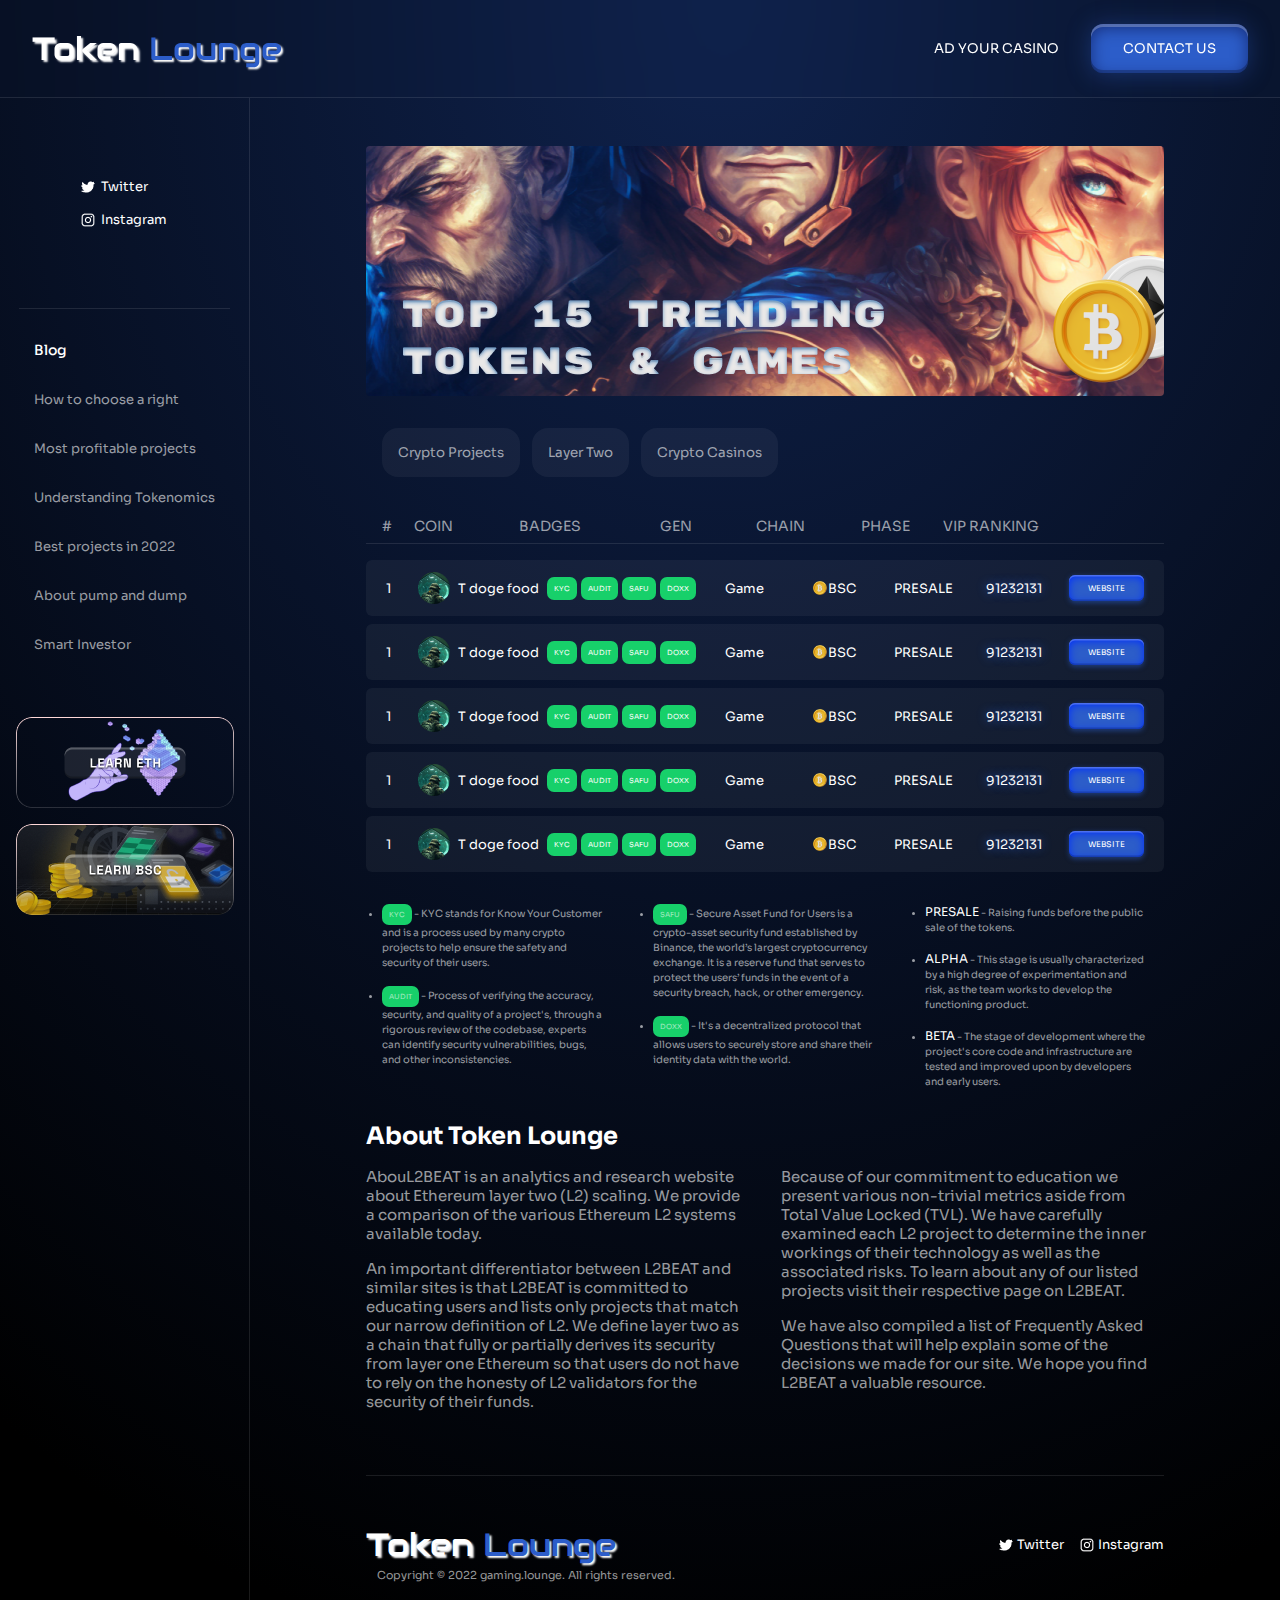
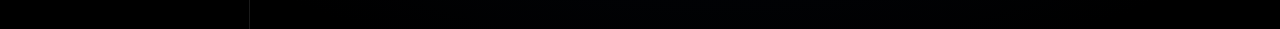
==== components/index.html @ ad0c3127 "done sideNav mobile" ====
<!DOCTYPE html>
<html lang="en">
  <head>
    <meta charset="UTF-8" />
    <meta http-equiv="X-UA-Compatible" content="IE=edge" />
    <meta name="viewport" content="width=device-width, initial-scale=1.0" />
    <title>Token Lounge</title>
    <link rel="stylesheet" href="./index.css" />
    <link rel="stylesheet" href="./header.css" />
    <link rel="stylesheet" href="./sideNav.css" />
    <link rel="stylesheet" href="./tokens.css" />
    <link rel="stylesheet" href="./banner.css" />
    <link rel="stylesheet" href="./legend.css" />
    <link rel="stylesheet" href="./footer.css" />
    <script src="./index.js" defer></script>
  </head>
  <body>
    <header class="header">
      <div class="header__logo">Token <span>Lounge</span></div>
      <div class="header__buttons">
        <button>AD YOUR CASINO</button>
        <button class="highlight">CONTACT US</button>
        <div class="dropdown">sideNav</div>
      </div>
    </header>
    <div class="nav_main_divider">
      <nav class="sideNav">
        <div class="sideNav__buttons">
          <button>AD YOUR CASINO</button>
          <button class="highlight">CONTACT US</button>
        </div>
        <div class="sideNav__socials">
          <ul>
            <li><img src="../images/Vector.png" /> Twitter</li>
            <li><img src="../images/Frame 1000002685.png" /> Instagram</li>
          </ul>
        </div>
        <div class="sideNav__blog">
          <h1>Blog</h1>
          <ul>
            <li>How to choose a right</li>
            <li>Most profitable projects</li>
            <li>Understanding Tokenomics</li>
            <li>Best projects in 2022</li>
            <li>About pump and dump</li>
            <li>Smart Investor</li>
          </ul>
        </div>
        <div class="sideNav__learn">
          <ul>
            <li></li>
            <li></li>
          </ul>
        </div>
      </nav>
      <main>
        <section class="banner">
          <div class="banner__text"></div>
          <div class="banner__token"></div>
          <div class="banner__token"></div>
        </section>
        <section class="tokensNav">
          <button>Crypto Projects</button>
          <button>Layer Two</button>
          <button>Crypto Casinos</button>
        </section>
        <section class="tokens">
          <div class="tokens__labels">
            <div>#</div>
            <div>COIN</div>
            <div>BADGES</div>
            <div>GEN</div>
            <div>CHAIN</div>
            <div>PHASE</div>
            <div>VIP RANKING</div>
            <div></div>
          </div>
          <ul class="tokens__list">
            <li>
              <div>1</div>
              <div><img src="../images/soldier 1.png" />T doge food</div>
              <div>
                <div class="badge">KYC</div>
                <div class="badge">AUDIT</div>
                <div class="badge">SAFU</div>
                <div class="badge">DOXX</div>
              </div>
              <div>Game</div>
              <div><img src="../images/btc.png" />BSC</div>
              <div>PRESALE</div>
              <div>91232131</div>
              <div><button>WEBSITE</button></div>
            </li>
            <li>
              <div>1</div>
              <div><img src="../images/soldier 1.png" />T doge food</div>
              <div>
                <div class="badge">KYC</div>
                <div class="badge">AUDIT</div>
                <div class="badge">SAFU</div>
                <div class="badge">DOXX</div>
              </div>
              <div>Game</div>
              <div><img src="../images/btc.png" />BSC</div>
              <div>PRESALE</div>
              <div>91232131</div>
              <div><button>WEBSITE</button></div>
            </li>
            <li>
              <div>1</div>
              <div><img src="../images/soldier 1.png" />T doge food</div>
              <div>
                <div class="badge">KYC</div>
                <div class="badge">AUDIT</div>
                <div class="badge">SAFU</div>
                <div class="badge">DOXX</div>
              </div>
              <div>Game</div>
              <div><img src="../images/btc.png" />BSC</div>
              <div>PRESALE</div>
              <div>91232131</div>
              <div><button>WEBSITE</button></div>
            </li>
            <li>
              <div>1</div>
              <div><img src="../images/soldier 1.png" />T doge food</div>
              <div>
                <div class="badge">KYC</div>
                <div class="badge">AUDIT</div>
                <div class="badge">SAFU</div>
                <div class="badge">DOXX</div>
              </div>
              <div>Game</div>
              <div><img src="../images/btc.png" />BSC</div>
              <div>PRESALE</div>
              <div>91232131</div>
              <div><button>WEBSITE</button></div>
            </li>
            <li>
              <div>1</div>
              <div><img src="../images/soldier 1.png" />T doge food</div>
              <div>
                <div class="badge">KYC</div>
                <div class="badge">AUDIT</div>
                <div class="badge">SAFU</div>
                <div class="badge">DOXX</div>
              </div>
              <div>Game</div>
              <div><img src="../images/btc.png" />BSC</div>
              <div>PRESALE</div>
              <div>91232131</div>
              <div><button>WEBSITE</button></div>
            </li>
          </ul>
        </section>
        <section class="legend">
          <ul class="legend__column">
            <li>
              <div class="badge">KYC</div>
              - KYC stands for Know Your Customer and is a process used by many
              crypto projects to help ensure the safety and security of their
              users.
            </li>
            <li>
              <div class="badge">AUDIT</div>
              - Process of verifying the accuracy, security, and quality of a
              project's, through a rigorous review of the codebase, experts can
              identify security vulnerabilities, bugs, and other
              inconsistencies.
            </li>
          </ul>
          <ul class="legend__column">
            <li>
              <div class="badge">SAFU</div>
              - Secure Asset Fund for Users is a crypto-asset security fund
              established by Binance, the world’s largest cryptocurrency
              exchange. It is a reserve fund that serves to protect the users’
              funds in the event of a security breach, hack, or other emergency.
            </li>
            <li>
              <div class="badge">DOXX</div>
              - It's a decentralized protocol that allows users to securely
              store and share their identity data with the world.
            </li>
          </ul>
          <ul class="legend__column">
            <li>
              <span>PRESALE</span> - Raising funds before the public sale of the
              tokens.
            </li>
            <li>
              <span>ALPHA</span> - This stage is usually characterized by a high
              degree of experimentation and risk, as the team works to develop
              the functioning product.
            </li>
            <li>
              <span>BETA</span> - The stage of development where the project's
              core code and infrastructure are tested and improved upon by
              developers and early users.
            </li>
          </ul>
        </section>

        <section class="about">
          <h1>About Token Lounge</h1>
          <div class="about__table">
            <div class="about__column">
              <p>
                AbouL2BEAT is an analytics and research website about Ethereum
                layer two (L2) scaling. We provide a comparison of the various
                Ethereum L2 systems available today.
              </p>
              <p>
                An important differentiator between L2BEAT and similar sites is
                that L2BEAT is committed to educating users and lists only
                projects that match our narrow definition of L2. We define layer
                two as a chain that fully or partially derives its security from
                layer one Ethereum so that users do not have to rely on the
                honesty of L2 validators for the security of their funds.
              </p>
            </div>
            <div class="about__column">
              <p>
                Because of our commitment to education we present various
                non-trivial metrics aside from Total Value Locked (TVL). We have
                carefully examined each L2 project to determine the inner
                workings of their technology as well as the associated risks. To
                learn about any of our listed projects visit their respective
                page on L2BEAT.
              </p>

              <p>
                We have also compiled a list of Frequently Asked Questions that
                will help explain some of the decisions we made for our site. We
                hope you find L2BEAT a valuable resource.
              </p>
            </div>
          </div>
        </section>
        <footer>
          <div class="footer__logo">Token <span>Lounge</span></div>
          <ul>
            <li><img src="../images/Vector.png" /> Twitter</li>
            <li><img src="../images/Frame 1000002685.png" /> Instagram</li>
          </ul>
        </footer>
      </main>
    </div>
  </body>
</html>
---- components/index.css ----
@import url("https://fonts.googleapis.com/css2?family=Sora:wght@200;400;500;600&display=swap");
*,
::after,
::before {
  margin: 0;
  padding: 0;
  box-sizing: border-box;
  font-family: "Sora", sans-serif;
  color: inherit;
}
button {
  background: none;
  border: none;
  cursor: pointer;
}
:root {
  --white: #ffffff;
  --blue: #2c5dc9;
}
body {
  background: radial-gradient(
    103.96% 103.96% at 56.56% 0%,
    #0f224d 0%,
    #000000 100%
  );
  color: var(--white);
}
main {
  margin: auto;
  flex: 0.8;
  display: flex;
  flex-direction: column;
  gap: 1rem;
  padding-top: 3rem;
  padding: 1rem;
  padding-top: 3rem;
}

.nav_main_divider {
  display: flex;
}
@media only screen and (max-width: 900px) {
  main {
    flex: 0.9;
  }
}
---- components/header.css ----
@import url("https://fonts.googleapis.com/css2?family=Audiowide&display=swap");
.header {
  padding: 1.5rem 2rem;
  display: flex;
  justify-content: space-between;
  align-items: center;
  border-bottom: 1px solid rgba(255, 255, 255, 0.1);
  backdrop-filter: blur(50px);
  white-space: nowrap;
}
.header__logo {
  font-size: 2rem;
  font-family: "Audiowide", cursive;
  text-shadow: 2px 2px 2px rgba(255, 255, 255);
}
.header__logo span {
  font-size: 2rem;
  font-family: "Audiowide", cursive;
  color: var(--blue);
}
.header__buttons {
  display: flex;
}
.header__buttons button {
  padding: 1rem 2rem;
}
.highlight {
  background: #2c5dc9;
  box-shadow: 0px 2px 1.5rem rgba(44, 93, 201, 0.4),
    inset 0px 3px 0px rgba(255, 255, 255, 0.25),
    inset 0px 4px 16px rgba(1, 0, 45, 0.5),
    inset 0px -3px 0px rgba(0, 0, 0, 0.25);
  border-radius: 0.75rem;
}
.dropdown {
  display: none;
}
@media only screen and (max-width: 900px) {
  .header__buttons > button {
    display: none;
  }
  .dropdown {
    display: block;
  }
} ;
---- components/sideNav.css ----
.sideNav {
  display: flex;
  flex-direction: column;
  align-items: center;
  width: 12%;
  min-width: 250px;
  font-size: 13px;
  border-right: 1px solid rgba(255, 255, 255, 0.1);
}
.sideNav__buttons {
  gap: 1rem;
  padding: 3rem 0rem;
  border-bottom: 1px solid rgba(255, 255, 255, 0.1);
  width: 85%;
  display: none;
}
.sideNav__buttons button {
  padding: 1rem 2rem;
}
.sideNav__socials {
  display: flex;
  justify-content: center;
  padding: 5rem 0rem;
  width: 85%;
  border-bottom: 1px solid rgba(255, 255, 255, 0.1);
}
.sideNav__socials > ul {
  display: flex;
  flex-direction: column;
  gap: 1rem;
}
.sideNav__socials li {
  display: flex;
  align-items: center;
  cursor: pointer;
  gap: 6px;
}
.sideNav__blog {
  display: flex;
  flex-direction: column;
  gap: 2rem;
  justify-content: center;
  align-items: center;
  padding: 1rem;
  margin-top: 1rem;
  margin-bottom: 1rem;
  border-radius: 0.75rem;
  transition: 200ms all;
}
.sideNav__blog:hover {
  background: rgba(255, 255, 255, 0.03);
}
.sideNav__blog > h1 {
  font-style: normal;
  font-weight: 500;
  font-size: 14px;
  line-height: 18px;
  align-self: flex-start;
}
.sideNav__blog > ul {
  display: flex;
  flex-direction: column;
  list-style: none;
  gap: 2rem;
  color: rgba(255, 255, 255, 0.6);
}
.sideNav__blog > ul > li {
  transition: 200ms all;
}
.sideNav__blog > ul > li:hover {
  color: #ffffff;
  text-shadow: 0px 0px 8px rgba(255, 255, 255, 0.8);
  cursor: pointer;
}
.sideNav__learn {
  padding: 2rem 0rem;
}
.sideNav__learn ul {
  display: flex;
  flex-direction: column;
  justify-content: center;
  align-items: center;
  gap: 1rem;
  list-style: none;
}
.sideNav__learn li {
  object-position: center;
  width: 218px;
  height: 91px;
  background: url("../images/Frame\ 1000002696.png");
  border-radius: 16px;
}
.sideNav__learn li:last-child {
  background: url("../images/Frame\ 1000002907.png");
}
.hidden {
  transform: translateX(-100%);
}
@media only screen and (max-width: 900px) {
  .sideNav {
    position: fixed;
    background: radial-gradient(
      103.96% 103.96% at 56.56% 0%,
      #0f224d 0%,
      #000000 100%
    );
    width: 100%;
    z-index: 1000;
  }
  .sideNav__learn {
    display: none;
  }
  .sideNav__socials {
    display: none;
  }
  .sideNav__buttons {
    display: flex;
    flex-direction: column;
    justify-content: center;
    align-items: center;
  }
}
---- components/tokens.css ----
@import url("https://fonts.googleapis.com/css2?family=Rubik+Mono+One&display=swap");
.tokens {
  display: flex;
  flex-direction: column;
  gap: 1rem;
  white-space: nowrap;
}
.tokensNav {
  padding: 1rem;
  display: flex;
  gap: 0.75rem;
}
.tokensNav button {
  padding: 1rem;
  border-radius: 1rem;
  background: rgba(255, 255, 255, 0.05);
  color: rgba(255, 255, 255, 0.6);
  transition: 200ms all;
}
.tokensNav button:hover {
  color: #ffffff;
  text-shadow: 0px 0px 0.5rem rgba(255, 255, 255, 0.8);
  background: rgba(255, 255, 255, 0.08);
}
.tokensNav button:last-child {
  position: relative;
}
.tokensNav button:last-child::after {
  content: "Coming Soon";
  position: absolute;
  font-size: 0.5rem;
  background: rgba(255, 255, 255, 0.08);
  color: rgba(255, 255, 255, 0.6);
  padding: 1em;
  border-radius: 1em;
  top: -2rem;
  left: 0;
  right: 0;
  margin-left: auto;
  margin-right: auto;
  width: 60%;
  opacity: 0;
  transition: 200ms all;
}
.tokensNav button:last-child:hover::after {
  opacity: 1;
  text-shadow: 0px 0px 0.5rem rgba(255, 255, 255, 0);
}
.tokens__labels {
  display: grid;
  grid-template-columns: 2rem repeat(7, 1fr);
  font-size: 14px;
  color: rgba(255, 255, 255, 0.6);
  padding: 0.5rem 1rem;
  border-bottom: 1px solid rgba(255, 255, 255, 0.1);
}
.tokens__labels div {
  min-width: min-content;
}

.tokens__labels div:nth-child(4),
.tokens__labels div:nth-child(5),
.tokens__labels div:nth-child(6),
.tokens__labels div:nth-child(7) {
  display: flex;
  justify-content: center;
}

.tokens__list {
  font-size: 13px;
  display: flex;
  flex-direction: column;
  gap: 0.5rem;
}
.tokens__list > li {
  background: rgba(255, 255, 255, 0.05);
  border-radius: 6px;
  display: grid;
  grid-template-columns: 2rem repeat(7, 1fr);
  padding: 0.5rem 1rem;
}
.tokens__list > li > div {
  min-width: min-content;
  display: flex;
  align-items: center;
  padding: 0.25rem;
}

.tokens__list > li > div:nth-child(2) {
  gap: 0.5rem;
}
.tokens__list > li > div:nth-child(2) img {
  width: 2rem;
  height: 2rem;
  border-radius: 50%;
  object-fit: cover;
  object-position: center;
}
.tokens__list > li > div:nth-child(3) {
  gap: 4px;
}
.badge {
  font-size: 7px;
  display: inline-block;
  padding: 1em;
  background-color: rgb(23, 208, 106);
  border-radius: 1em;
}
.tokens__list > li > div:nth-child(5) img {
  width: 1rem;
  height: 1rem;
  border-radius: 50%;
  object-fit: cover;
  object-position: center;
}
.tokens__list > li > div:nth-child(4),
.tokens__list > li > div:nth-child(5),
.tokens__list > li > div:nth-child(6),
.tokens__list > li > div:nth-child(7) {
  justify-content: center;
}
.tokens__list > li > div:nth-child(7) {
  text-shadow: 0px 0px 10px #2c5dc9;
}
.tokens__list > li > div:nth-child(8) {
  justify-content: flex-end;
}
.tokens__list > li > div:nth-child(8) > button {
  font-size: 0.5rem;
  padding: 0.5rem 1.2rem;
  background: var(--blue);
  box-shadow: 0px 1.01493px 5px rgba(44, 93, 201, 0.5),
    inset 0px 1.52239px 0px rgba(255, 255, 255, 0.25),
    inset 0px 2.02985px 8.1194px #002eff,
    inset 0px -1.52239px 0px rgba(0, 0, 0, 0.25);
  border-radius: 6px;
}
---- components/banner.css ----
.banner {
  background: url("../images/gaming\ baner\ 1\ 1.png");
  height: 250px;
  background-repeat: no-repeat;
  background-position: center;
  background-size: cover;
  position: relative;
  overflow: hidden;
  border-radius: 0.25rem;
}
.banner__text {
  position: absolute;
  left: 35px;
  top: 144px;
  width: 485px;
  height: 94px;
  background: url("../images/TOP\ 15\ TReNDINGTOKENS\ &\ Games.png");
  background-repeat: no-repeat;
  background-position: center;
}
.banner__token {
  position: absolute;
  width: 122px;
  height: 122px;
  left: 85%;
  top: 124px;
  z-index: 3;
  background: url("../images/btc.png");
}
.banner div:last-child {
  width: 123px;
  height: 123px;
  left: 90%;
  top: 99px;
  z-index: 2;
  transform: matrix(1, 0, 0, 1, 0, 0);
  background: url("../images/eth.png");
}
---- components/legend.css ----
.legend {
  display: grid;
  gap: 3rem;
  grid-template-columns: repeat(3, 1fr);
  padding: 1rem;
  font-size: 10px;
  color: rgba(255, 255, 255, 0.6);
  line-height: 1.5em;
}
.legend__column {
  display: flex;
  flex-direction: column;
  gap: 1rem;
}
.legend__column > li > div {
  line-height: 1em;
}
.legend span {
  font-size: 12px;
  color: var(--white);
}
.about {
  display: flex;
  flex-direction: column;
  gap: 1rem;
  padding-bottom: 3rem;
}
.about h1 {
  color: var(--white);
  font-size: 24px;
}
.about__table {
  display: grid;
  gap: 2rem;
  grid-template-columns: repeat(2, 1fr);
  font-size: 15px;
  color: rgba(255, 255, 255, 0.6);
}

.about__column {
  display: flex;
  flex-direction: column;
  gap: 1rem;
}
---- components/footer.css ----
footer {
  display: flex;
  justify-content: space-between;
  align-items: center;
  padding: 3rem 0rem;
  border-top: 1px solid rgba(255, 255, 255, 0.1);
}

.footer__logo {
  font-size: 2rem;
  font-family: "Audiowide", cursive;
  text-shadow: 2px 2px 2px rgba(255, 255, 255);
  position: relative;
}
.footer__logo::after {
  content: "Copyright © 2022 gaming.lounge. All rights reserved.";
  color: rgba(255, 255, 255, 0.6);
  font-size: 11px;
  text-shadow: none;
  position: absolute;
  white-space: nowrap;
  left: 1em;
  bottom: -1.5em;
}
.footer__logo span {
  font-size: 2rem;
  font-family: "Audiowide", cursive;
  color: var(--blue);
}
footer ul {
  display: flex;
  font-size: 13px;
  gap: 1rem;
  list-style: none;
}
footer li {
  display: flex;
  gap: 4px;
  justify-content: center;
  align-items: center;
}
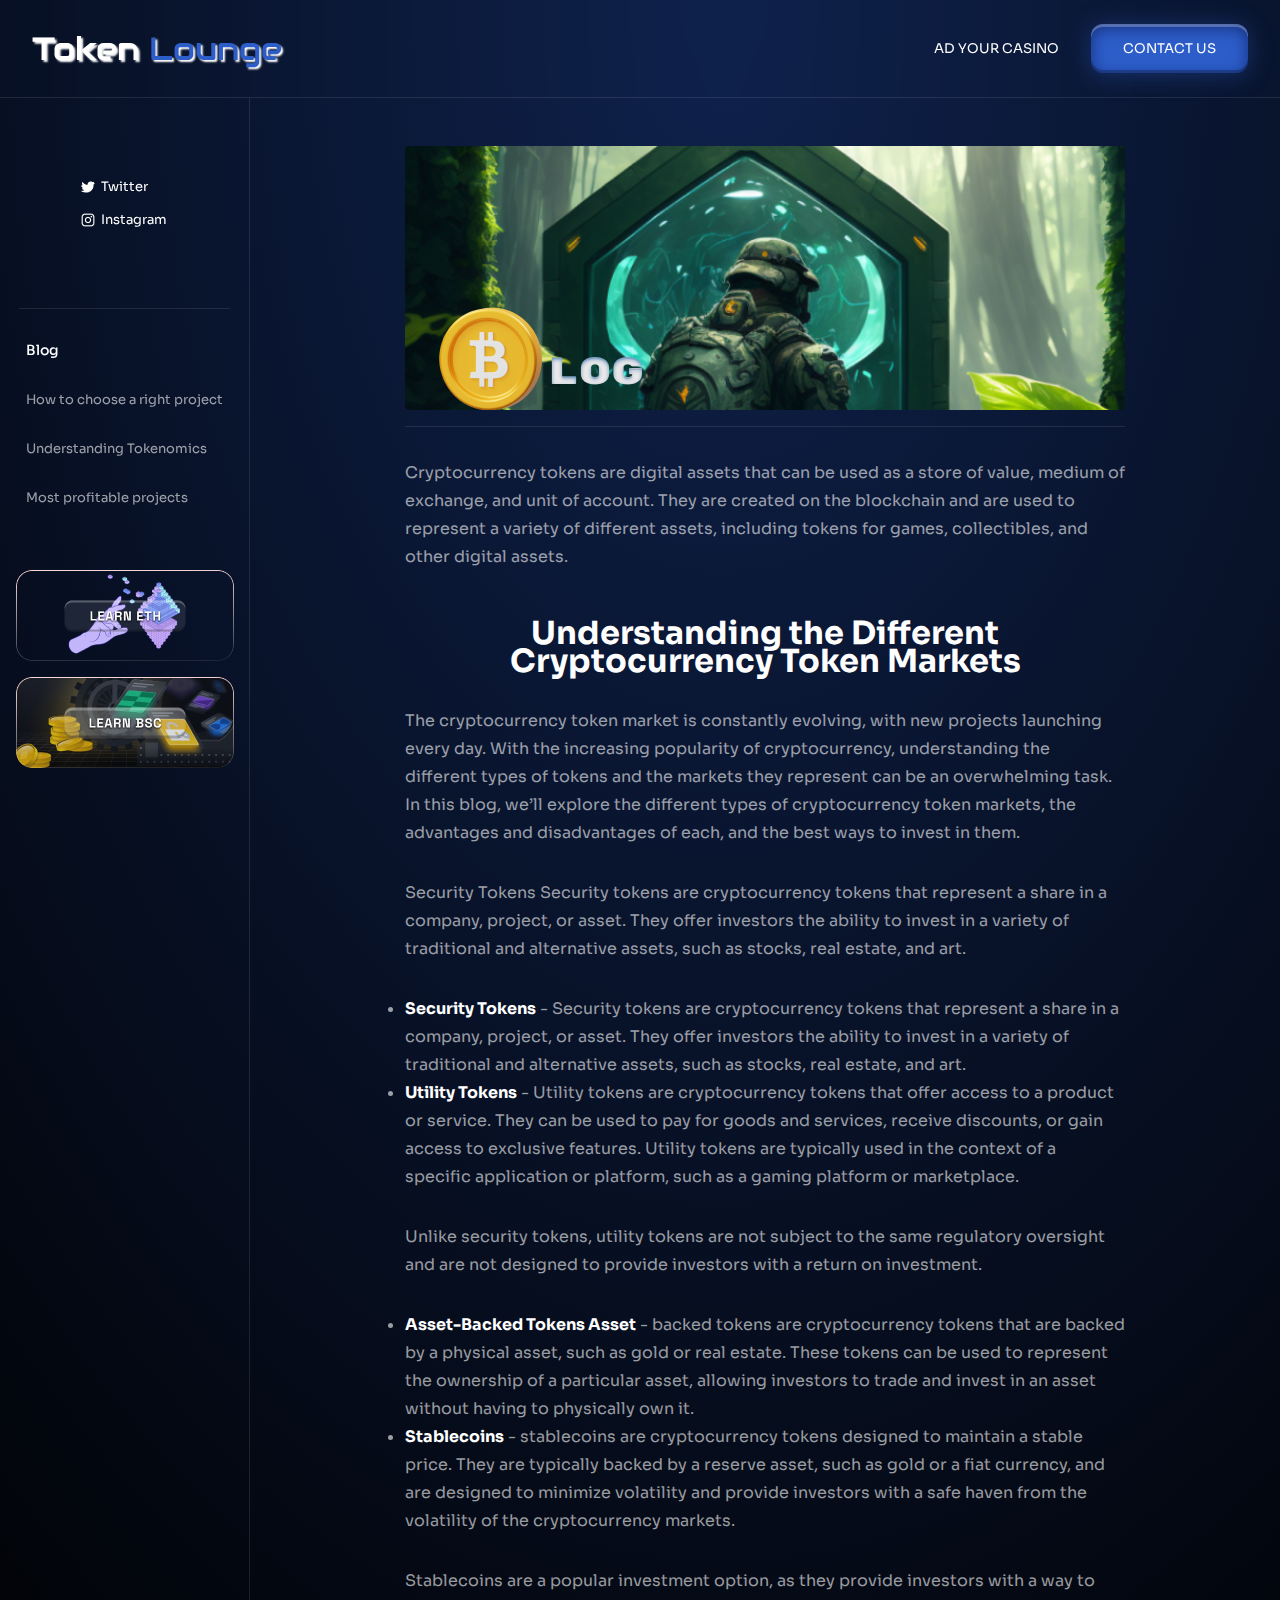
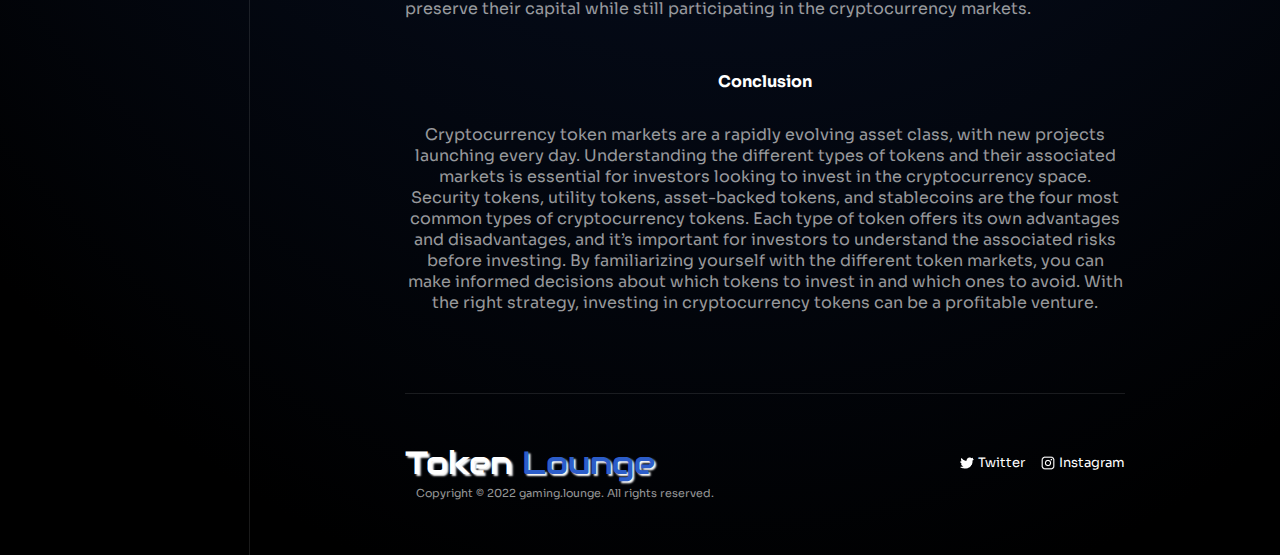
==== commit c31608dd: "i put up all of the content so far" ====
--- a/components/index.html
+++ b/components/index.html
@@ -12,19 +12,25 @@
     <link rel="stylesheet" href="./banner.css" />
     <link rel="stylesheet" href="./legend.css" />
     <link rel="stylesheet" href="./footer.css" />
+    <link rel="stylesheet" href="./hamburger.css" />
+    <link rel="stylesheet" href="./blog.css" />
     <script src="./index.js" defer></script>
   </head>
-  <body>
+  <body class="">
     <header class="header">
-      <div class="header__logo">Token <span>Lounge</span></div>
+      <div class="header__logo" id="logo">Token <span>Lounge</span></div>
       <div class="header__buttons">
         <button>AD YOUR CASINO</button>
         <button class="highlight">CONTACT US</button>
-        <div class="dropdown">sideNav</div>
+        <div class="hamburger" id="hamburger__menu">
+          <span></span>
+          <span></span>
+          <span></span>
+        </div>
       </div>
     </header>
     <div class="nav_main_divider">
-      <nav class="sideNav">
+      <nav class="sideNav hidden">
         <div class="sideNav__buttons">
           <button>AD YOUR CASINO</button>
           <button class="highlight">CONTACT US</button>
@@ -38,12 +44,14 @@
         <div class="sideNav__blog">
           <h1>Blog</h1>
           <ul>
-            <li>How to choose a right</li>
-            <li>Most profitable projects</li>
-            <li>Understanding Tokenomics</li>
-            <li>Best projects in 2022</li>
+            <li id="how_to">How to choose a right project</li>
+            <li id="tokenomics">Understanding Tokenomics</li>
+            <li id="understanding">Most profitable projects</li>
+            <!-- 
+              
+              <li>Best projects in 2022</li>
             <li>About pump and dump</li>
-            <li>Smart Investor</li>
+            <li>Smart Investor</li>-->
           </ul>
         </div>
         <div class="sideNav__learn">
@@ -53,7 +61,7 @@
           </ul>
         </div>
       </nav>
-      <main>
+      <main class="not__visible">
         <section class="banner">
           <div class="banner__text"></div>
           <div class="banner__token"></div>
@@ -173,8 +181,8 @@
             <li>
               <div class="badge">SAFU</div>
               - Secure Asset Fund for Users is a crypto-asset security fund
-              established by Binance, the world’s largest cryptocurrency
-              exchange. It is a reserve fund that serves to protect the users’
+              established by Binance, the world's largest cryptocurrency
+              exchange. It is a reserve fund that serves to protect the users'
               funds in the event of a security breach, hack, or other emergency.
             </li>
             <li>
@@ -245,6 +253,282 @@
           </ul>
         </footer>
       </main>
+      <main class="not__visible">
+        <section class="banner__blog">
+          <div class="banner__blog__bitcoin"></div>
+          <div class="banner__blog__text"></div>
+        </section>
+        <section class="blog">
+          <div class="blog__desc">
+            Tokenomics, or token economics, are the economics of tokens in the
+            crypto world. It refers to the study of the economic impact of token
+            issuance and distribution within a given crypto project. Tokenomics
+            is a key component of a crypto project's overall success, as it can
+            have a significant impact on the network's security, scalability,
+            and sustainability. This blog will provide an overview of tokenomics
+            in crypto projects, including why tokenomics are important, what
+            factors come into play, and what trends to look for when researching
+            and investing in crypto projects.
+          </div>
+          <h1 class="blog__title">Tokenomics in Crypto Projects</h1>
+          <ul class="blog__content">
+            <li>
+              <h1>What is Tokenomics?</h1>
+              <p>
+                Tokenomics is the study of how tokens are used in a crypto
+                project and how they affect the economics of the project. It
+                includes the study of a crypto project's token supply, token
+                distribution, token incentives, token holders, and other
+                economic factors. Tokenomics is an essential component of any
+                crypto project, as it helps to determine the project's overall
+                success and potential.
+              </p>
+            </li>
+            <li>
+              <h1>Why is Tokenomics Important?</h1>
+              <p>
+                Tokenomics is important because it helps to ensure the long-term
+                sustainability of a crypto project. It helps to ensure that a
+                project has enough tokens in circulation to support its network
+                and that the tokens are distributed in a way that is beneficial
+                for the project's growth and development. Tokenomics also helps
+                to ensure that the project is secure and that token holders have
+                an incentive to hold and use the tokens.
+              </p>
+            </li>
+            <li>
+              <h1>What Factors Come Into Play?</h1>
+              <p>
+                When it comes to tokenomics, there are several factors that come
+                into play. These include the project's token supply, token
+                distribution, token incentives, token holders, and other
+                economic factors.
+              </p>
+              <p>
+                The project's token supply is important because it affects the
+                total number of tokens that are available for circulation. The
+                token distribution is important because it affects how the
+                tokens are distributed among holders and how much of the token
+                supply is held by the project team. Token incentives are
+                important because they help to encourage users to hold and use
+                the tokens. Finally, token holders are important because they
+                help to ensure a stable token supply and a secure network
+              </p>
+            </li>
+            <li>
+              <h1>Trends to Look For</h1>
+              <p>
+                When researching and investing in crypto projects, there are
+                several trends to look for. First, look for projects that have a
+                well-thought-out tokenomics plan. This plan should include a
+                detailed explanation of the project's token supply, token
+                distribution, token incentives, token holders, and other
+                economic factors. Second, look for projects that have a secure
+                and reliable token supply. Third, look for projects that have an
+                active and engaged token holder community. Finally, look for
+                projects that have a good track record of successful token
+                launches and token incentives.
+              </p>
+            </li>
+            <li>
+              <h1>Conclusion</h1>
+              <p>
+                Tokenomics is an important component of any crypto project's
+                success. It helps to ensure the project's long-term
+                sustainability and helps to ensure that the project has enough
+                tokens in circulation to support its network. When researching
+                and investing in crypto projects, it is important to look for
+                projects that have a well-thought-out tokenomics plan, a secure
+                and reliable token supply, an active and engaged token holder
+                community, and a good track record of successful token launches
+                and token incentives.
+              </p>
+            </li>
+          </ul>
+        </section>
+        <footer>
+          <div class="footer__logo">Token <span>Lounge</span></div>
+          <ul>
+            <li><img src="../images/Vector.png" /> Twitter</li>
+            <li><img src="../images/Frame 1000002685.png" /> Instagram</li>
+          </ul>
+        </footer>
+      </main>
+      <main class="not__visible">
+        <section class="banner__blog">
+          <div class="banner__blog__bitcoin"></div>
+          <div class="banner__blog__text"></div>
+        </section>
+        <section class="blog">
+          <div class="blog__desc">
+            As the cryptocurrency market continues to grow, more investors are
+            looking to take advantage of the opportunities it offers. Deciding
+            which project to invest in can be an overwhelming task, especially
+            if you are new to the world of crypto. Whether you're an experienced
+            investor or a novice, it's important to have a process for selecting
+            the right project to invest in.
+          </div>
+          <h1 class="blog__title">How to Choose The Project to Invest In?</h1>
+
+          <ol>
+            <h2>How to Choose The Project to Invest In?</h2>
+            <li>
+              Research the project and the team behind it: Before investing in
+              any project, it's important to do your due diligence. Make sure
+              you understand the project and the team behind it. Research the
+              team's experience and background and read up on the project's
+              roadmap and technology. It's also important to understand the
+              project's token economics and how it will benefit from the
+              project's success. Diversify your investments: Don't put all your
+              eggs in one basket.
+            </li>
+
+            <li>
+              Look at the project's track record: Look at the project's past
+              successes and failures. Has the project been able to achieve its
+              goals in the past? Have the project's developers been able to
+              deliver on their promises? If the project has a long track record
+              of success, then it's likely a good project to invest in.
+            </li>
+            <li>
+              Analyze the project's potential: Once you've done your research,
+              take a look at the project's potential. What makes this project
+              different and why should you invest in it? What's the project's
+              competitive advantage over other projects? Is it a valid use case
+              for the technology?
+            </li>
+            <li>
+              Monitor the project's progress: Once you've decided to invest in a
+              project, it's important to monitor its progress. Look for any
+              updates on the project's development, such as new features,
+              partnerships, or any other news. This will help you stay informed
+              on the progress of the project and make sure you're making a sound
+              investment.
+            </li>
+            <li>
+              Diversifying your investments is an important part of investing in
+              crypto projects. Spread your investments across multiple projects
+              to reduce the risk of any one project failing.
+            </li>
+            <p>
+              Choosing the right project to invest in can be a daunting task.
+              But by following these tips, you can make an informed decision and
+              increase your chances of success. At Crypto Listing, we provide a
+              comprehensive list of the latest crypto projects, games, and
+              tokens, so you can easily find the project that's right for you.
+              With our in-depth analysis and research, you can rest assured that
+              you'll make the right investment decision.
+            </p>
+          </ol>
+        </section>
+        <footer>
+          <div class="footer__logo">Token <span>Lounge</span></div>
+          <ul>
+            <li><img src="../images/Vector.png" /> Twitter</li>
+            <li><img src="../images/Frame 1000002685.png" /> Instagram</li>
+          </ul>
+        </footer>
+      </main>
+      <main>
+        <section class="banner__blog">
+          <div class="banner__blog__bitcoin"></div>
+          <div class="banner__blog__text"></div>
+        </section>
+        <section class="blog">
+          <div class="blog__desc">
+            Cryptocurrency tokens are digital assets that can be used as a store
+            of value, medium of exchange, and unit of account. They are created
+            on the blockchain and are used to represent a variety of different
+            assets, including tokens for games, collectibles, and other digital
+            assets.
+          </div>
+          <h1 class="blog__title">
+            Understanding the Different Cryptocurrency Token Markets
+          </h1>
+          <p>
+            The cryptocurrency token market is constantly evolving, with new
+            projects launching every day. With the increasing popularity of
+            cryptocurrency, understanding the different types of tokens and the
+            markets they represent can be an overwhelming task. In this blog,
+            we’ll explore the different types of cryptocurrency token markets,
+            the advantages and disadvantages of each, and the best ways to
+            invest in them.
+          </p>
+          <p>
+            Security Tokens Security tokens are cryptocurrency tokens that
+            represent a share in a company, project, or asset. They offer
+            investors the ability to invest in a variety of traditional and
+            alternative assets, such as stocks, real estate, and art.
+          </p>
+          <ul>
+            <li>
+              <span>Security Tokens</span> - Security tokens are cryptocurrency
+              tokens that represent a share in a company, project, or asset.
+              They offer investors the ability to invest in a variety of
+              traditional and alternative assets, such as stocks, real estate,
+              and art.
+            </li>
+            <li>
+              <span>Utility Tokens</span> - Utility tokens are cryptocurrency
+              tokens that offer access to a product or service. They can be used
+              to pay for goods and services, receive discounts, or gain access
+              to exclusive features. Utility tokens are typically used in the
+              context of a specific application or platform, such as a gaming
+              platform or marketplace.
+            </li>
+          </ul>
+          <p>
+            Unlike security tokens, utility tokens are not subject to the same
+            regulatory oversight and are not designed to provide investors with
+            a return on investment.
+          </p>
+          <ul>
+            <li>
+              <span>Asset-Backed Tokens Asset</span> - backed tokens are
+              cryptocurrency tokens that are backed by a physical asset, such as
+              gold or real estate. These tokens can be used to represent the
+              ownership of a particular asset, allowing investors to trade and
+              invest in an asset without having to physically own it.
+            </li>
+            <li>
+              <span>Stablecoins</span> - stablecoins are cryptocurrency tokens
+              designed to maintain a stable price. They are typically backed by
+              a reserve asset, such as gold or a fiat currency, and are designed
+              to minimize volatility and provide investors with a safe haven
+              from the volatility of the cryptocurrency markets.
+            </li>
+          </ul>
+          <p>
+            Stablecoins are a popular investment option, as they provide
+            investors with a way to preserve their capital while still
+            participating in the cryptocurrency markets.
+          </p>
+        </section>
+        <section class="blog__conclusion">
+          <h1>Conclusion</h1>
+          <p>
+            Cryptocurrency token markets are a rapidly evolving asset class,
+            with new projects launching every day. Understanding the different
+            types of tokens and their associated markets is essential for
+            investors looking to invest in the cryptocurrency space. Security
+            tokens, utility tokens, asset-backed tokens, and stablecoins are the
+            four most common types of cryptocurrency tokens. Each type of token
+            offers its own advantages and disadvantages, and it’s important for
+            investors to understand the associated risks before investing. By
+            familiarizing yourself with the different token markets, you can
+            make informed decisions about which tokens to invest in and which
+            ones to avoid. With the right strategy, investing in cryptocurrency
+            tokens can be a profitable venture.
+          </p>
+        </section>
+        <footer>
+          <div class="footer__logo">Token <span>Lounge</span></div>
+          <ul>
+            <li><img src="../images/Vector.png" /> Twitter</li>
+            <li><img src="../images/Frame 1000002685.png" /> Instagram</li>
+          </ul>
+        </footer>
+      </main>
     </div>
   </body>
 </html>
--- a/components/index.css
+++ b/components/index.css
@@ -16,6 +16,7 @@
 :root {
   --white: #ffffff;
   --blue: #2c5dc9;
+  --text-white: rgba(255, 255, 255, 0.6);
 }
 body {
   background: radial-gradient(
@@ -26,21 +27,30 @@
   color: var(--white);
 }
 main {
-  margin: auto;
-  flex: 0.8;
   display: flex;
   flex-direction: column;
   gap: 1rem;
+  padding: 1.5rem;
   padding-top: 3rem;
-  padding: 1rem;
-  padding-top: 3rem;
+  width: 60%;
+  margin: auto;
 }
-
+.not__visible {
+  display: none;
+}
 .nav_main_divider {
   display: flex;
+  width: 100%;
+}
+.disable__scrolling {
+  height: 100%;
+  overflow: hidden;
 }
 @media only screen and (max-width: 900px) {
+  .nav_main_divider {
+    display: block;
+  }
   main {
-    flex: 0.9;
+    width: 100%;
   }
 }
--- a/components/sideNav.css
+++ b/components/sideNav.css
@@ -62,7 +62,7 @@
   flex-direction: column;
   list-style: none;
   gap: 2rem;
-  color: rgba(255, 255, 255, 0.6);
+  color: var(--text-white);
 }
 .sideNav__blog > ul > li {
   transition: 200ms all;
@@ -94,16 +94,18 @@
   background: url("../images/Frame\ 1000002907.png");
 }
 .hidden {
-  transform: translateX(-100%);
+  transform: translateX(0);
 }
 @media only screen and (max-width: 900px) {
   .sideNav {
     position: fixed;
+    top: 90px;
     background: radial-gradient(
       103.96% 103.96% at 56.56% 0%,
       #0f224d 0%,
       #000000 100%
     );
+    height: calc(100vh - 90px);
     width: 100%;
     z-index: 1000;
   }
@@ -119,4 +121,7 @@
     justify-content: center;
     align-items: center;
   }
+  .hidden {
+    transform: translateX(-100%);
+  }
 }
--- a/components/tokens.css
+++ b/components/tokens.css
@@ -14,7 +14,7 @@
   padding: 1rem;
   border-radius: 1rem;
   background: rgba(255, 255, 255, 0.05);
-  color: rgba(255, 255, 255, 0.6);
+  color: var(--text-white);
   transition: 200ms all;
 }
 .tokensNav button:hover {
@@ -30,7 +30,7 @@
   position: absolute;
   font-size: 0.5rem;
   background: rgba(255, 255, 255, 0.08);
-  color: rgba(255, 255, 255, 0.6);
+  color: var(--text-white);
   padding: 1em;
   border-radius: 1em;
   top: -2rem;
@@ -49,8 +49,9 @@
 .tokens__labels {
   display: grid;
   grid-template-columns: 2rem repeat(7, 1fr);
+  gap: 0.5rem;
   font-size: 14px;
-  color: rgba(255, 255, 255, 0.6);
+  color: var(--text-white);
   padding: 0.5rem 1rem;
   border-bottom: 1px solid rgba(255, 255, 255, 0.1);
 }
@@ -71,10 +72,13 @@
   display: flex;
   flex-direction: column;
   gap: 0.5rem;
+  overflow: auto;
 }
 .tokens__list > li {
   background: rgba(255, 255, 255, 0.05);
   border-radius: 6px;
+  width: 100%;
+  min-width: min-content;
   display: grid;
   grid-template-columns: 2rem repeat(7, 1fr);
   padding: 0.5rem 1rem;
--- a/components/banner.css
+++ b/components/banner.css
@@ -1,5 +1,6 @@
 .banner {
   background: url("../images/gaming\ baner\ 1\ 1.png");
+  width: 100%;
   height: 250px;
   background-repeat: no-repeat;
   background-position: center;
@@ -8,6 +9,7 @@
   overflow: hidden;
   border-radius: 0.25rem;
 }
+
 .banner__text {
   position: absolute;
   left: 35px;
--- a/components/legend.css
+++ b/components/legend.css
@@ -4,7 +4,7 @@
   grid-template-columns: repeat(3, 1fr);
   padding: 1rem;
   font-size: 10px;
-  color: rgba(255, 255, 255, 0.6);
+  color: var(--text-white);
   line-height: 1.5em;
 }
 .legend__column {
@@ -34,7 +34,7 @@
   gap: 2rem;
   grid-template-columns: repeat(2, 1fr);
   font-size: 15px;
-  color: rgba(255, 255, 255, 0.6);
+  color: var(--text-white);
 }
 
 .about__column {
@@ -42,3 +42,8 @@
   flex-direction: column;
   gap: 1rem;
 }
+@media only screen and (max-width: 900px) {
+  .legend {
+    grid-template-columns: repeat(2, 1fr);
+  }
+}
--- a/components/footer.css
+++ b/components/footer.css
@@ -4,6 +4,7 @@
   align-items: center;
   padding: 3rem 0rem;
   border-top: 1px solid rgba(255, 255, 255, 0.1);
+  margin-top: 4rem;
 }
 
 .footer__logo {
@@ -14,7 +15,7 @@
 }
 .footer__logo::after {
   content: "Copyright © 2022 gaming.lounge. All rights reserved.";
-  color: rgba(255, 255, 255, 0.6);
+  color: var(--text-white);
   font-size: 11px;
   text-shadow: none;
   position: absolute;
--- a/components/hamburger.css
+++ b/components/hamburger.css
@@ -0,0 +1,45 @@
+.hamburger {
+  width: 1.5rem;
+  height: 1.5rem;
+  position: relative;
+  cursor: pointer;
+  display: none;
+}
+.hamburger > span {
+  position: absolute;
+  border-radius: 1rem;
+  width: 100%;
+  height: 2px;
+  background-color: var(--white);
+  opacity: 0.8;
+  transform: rotate(0);
+  transition: 250ms ease-in-out;
+}
+.hamburger > span:nth-child(1) {
+  top: 10%;
+}
+.hamburger > span:nth-child(2) {
+  width: 80%;
+  top: 50%;
+}
+.hamburger > span:nth-child(3) {
+  top: 90%;
+}
+.hamburger.open span:nth-child(1) {
+  top: 50%;
+  transform: rotate(45deg);
+}
+.hamburger.open span:nth-child(2) {
+  transform: translateX(-100%);
+  opacity: 0;
+}
+.hamburger.open span:nth-child(3) {
+  top: 50%;
+  transform: rotate(-45deg);
+}
+
+@media only screen and (min-width: 0px) and (max-width: 900px) {
+  .hamburger {
+    display: block;
+  }
+}
--- a/components/blog.css
+++ b/components/blog.css
@@ -0,0 +1,100 @@
+.banner__blog {
+  background: url("../images/soldier\ 1.png");
+  width: 100%;
+  height: 264px;
+  background-repeat: no-repeat;
+  background-position: center;
+  background-size: cover;
+  position: relative;
+  overflow: hidden;
+  border-radius: 0.25rem;
+  position: relative;
+}
+.banner__blog__bitcoin {
+  position: absolute;
+  background: url("../images/btc.png");
+  width: 122px;
+  height: 122px;
+  left: 25px;
+  top: 152px;
+  z-index: 3;
+}
+.banner__blog__text {
+  position: absolute;
+  width: 162px;
+  height: 47px;
+  left: 77px;
+  top: 201px;
+  background: url("../images/B\ log.png");
+  background-repeat: no-repeat;
+  background-position: center;
+  z-index: 2;
+}
+.blog {
+  display: flex;
+  flex-direction: column;
+  gap: 2rem;
+  line-height: 1.75em;
+}
+.blog__desc {
+  border-top: 1px solid rgba(255, 255, 255, 0.1);
+  padding-top: 2rem;
+  color: var(--text-white);
+}
+.blog__title {
+  text-align: center;
+  padding-top: 1rem;
+}
+.blog__content {
+  display: flex;
+  flex-direction: column;
+  gap: 2rem;
+}
+.blog__content li {
+  display: flex;
+  flex-direction: column;
+  gap: 1rem;
+}
+.blog__content h1 {
+  font-size: 1rem;
+}
+.blog__content p {
+  color: var(--text-white);
+}
+.blog ol {
+  display: flex;
+  flex-direction: column;
+  gap: 2rem;
+  color: var(--text-white);
+  list-style-position: outside;
+}
+.blog li {
+  color: var(--text-white);
+}
+.blog li span {
+  color: var(--white);
+  font-weight: bold;
+}
+.blog h2 {
+  color: var(--text-white);
+  font-size: 1rem;
+}
+.blog p {
+  color: var(--text-white);
+}
+.blog__conclusion {
+  display: flex;
+  flex-direction: column;
+  justify-content: center;
+  align-items: center;
+  gap: 2rem;
+  margin-top: 2rem;
+}
+.blog__conclusion h1 {
+  font-weight: bold;
+  font-size: 1rem;
+}
+.blog__conclusion p {
+  text-align: center;
+  color: var(--text-white);
+}
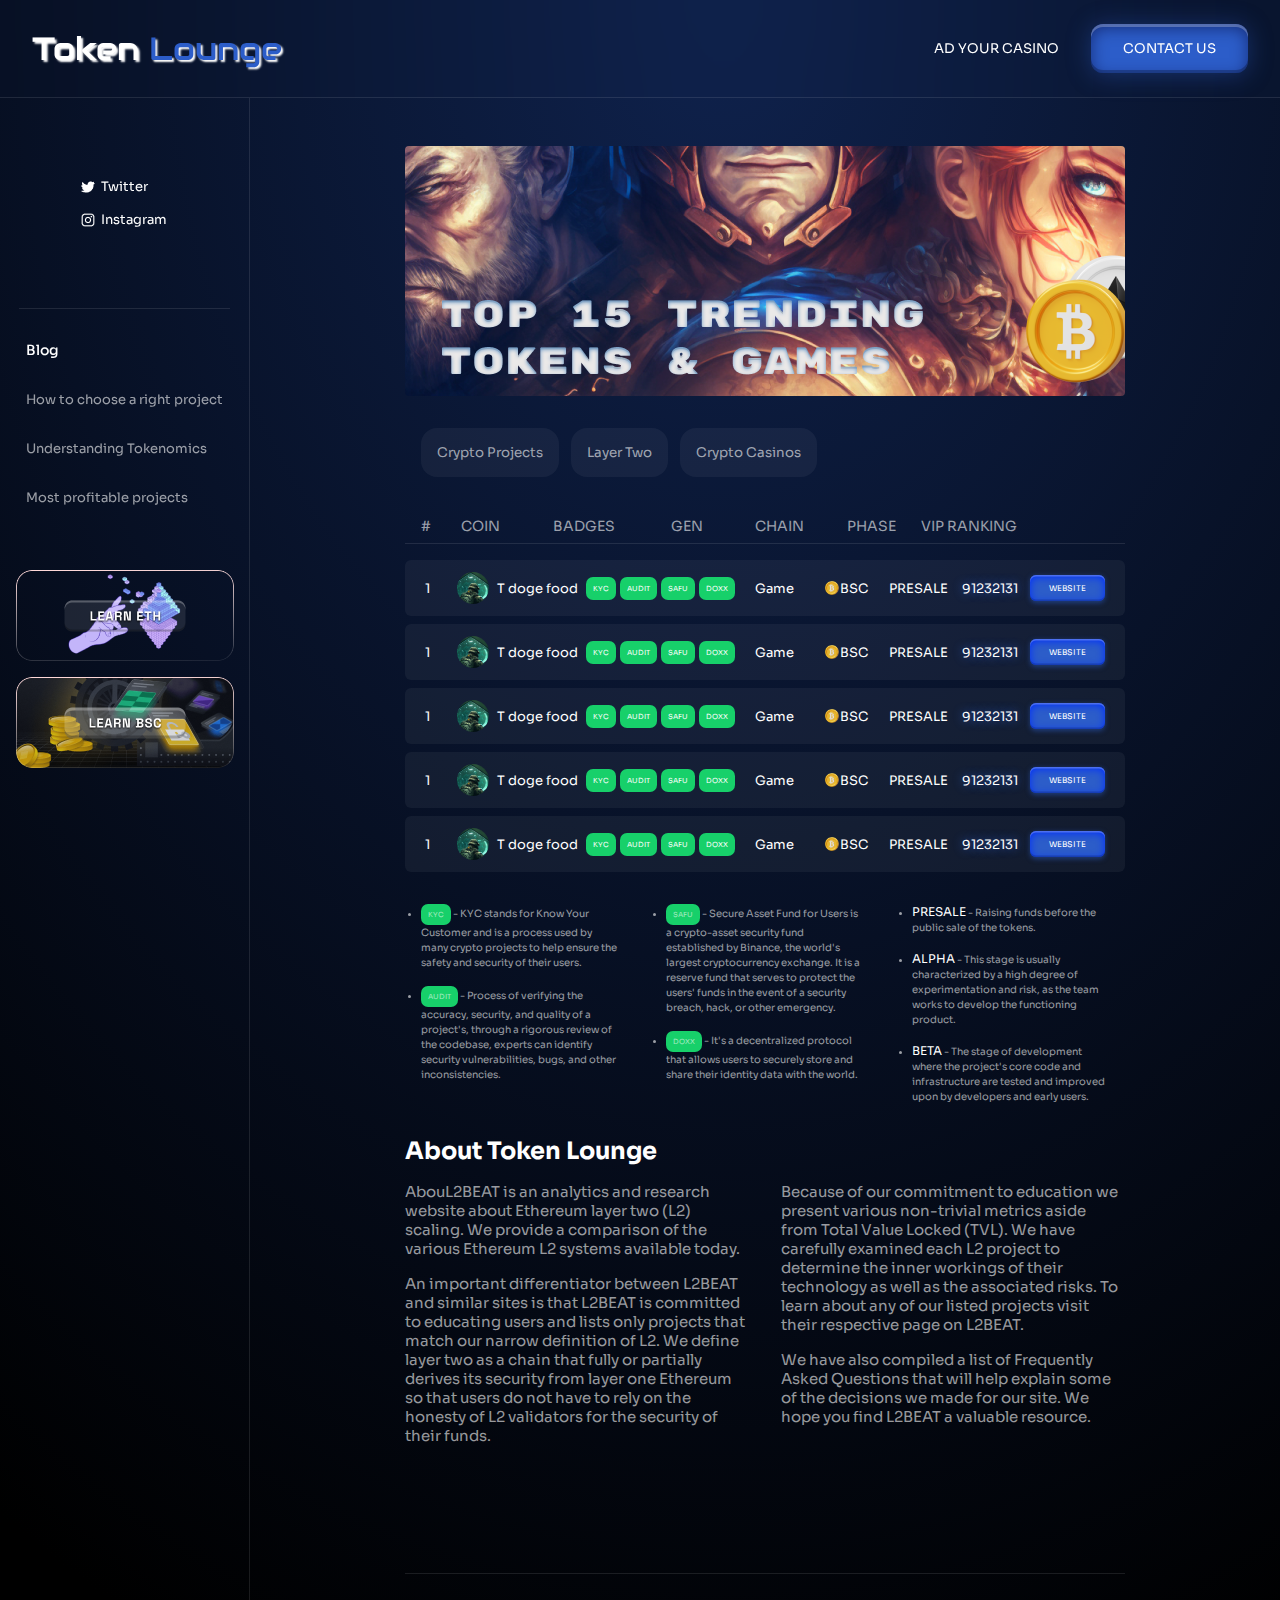
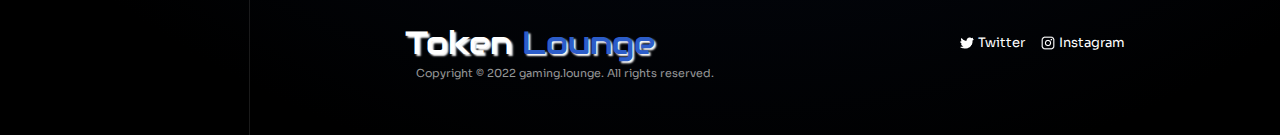
==== commit 7199e7a4: "first draft" ====
--- a/components/index.html
+++ b/components/index.html
@@ -44,9 +44,9 @@
         <div class="sideNav__blog">
           <h1>Blog</h1>
           <ul>
-            <li id="how_to">How to choose a right project</li>
-            <li id="tokenomics">Understanding Tokenomics</li>
-            <li id="understanding">Most profitable projects</li>
+            <li>How to choose a right project</li>
+            <li>Understanding Tokenomics</li>
+            <li>Most profitable projects</li>
             <!-- 
               
               <li>Best projects in 2022</li>
@@ -61,7 +61,8 @@
           </ul>
         </div>
       </nav>
-      <main class="not__visible">
+      <main></main>
+      <template id="page0">
         <section class="banner">
           <div class="banner__text"></div>
           <div class="banner__token"></div>
@@ -252,8 +253,8 @@
             <li><img src="../images/Frame 1000002685.png" /> Instagram</li>
           </ul>
         </footer>
-      </main>
-      <main class="not__visible">
+      </template>
+      <template id="page1">
         <section class="banner__blog">
           <div class="banner__blog__bitcoin"></div>
           <div class="banner__blog__text"></div>
@@ -353,8 +354,8 @@
             <li><img src="../images/Frame 1000002685.png" /> Instagram</li>
           </ul>
         </footer>
-      </main>
-      <main class="not__visible">
+      </template>
+      <template id="page2">
         <section class="banner__blog">
           <div class="banner__blog__bitcoin"></div>
           <div class="banner__blog__text"></div>
@@ -428,8 +429,8 @@
             <li><img src="../images/Frame 1000002685.png" /> Instagram</li>
           </ul>
         </footer>
-      </main>
-      <main>
+      </template>
+      <template id="page3">
         <section class="banner__blog">
           <div class="banner__blog__bitcoin"></div>
           <div class="banner__blog__text"></div>
@@ -528,7 +529,7 @@
             <li><img src="../images/Frame 1000002685.png" /> Instagram</li>
           </ul>
         </footer>
-      </main>
+      </template>
     </div>
   </body>
 </html>
--- a/components/header.css
+++ b/components/header.css
@@ -12,6 +12,7 @@
   font-size: 2rem;
   font-family: "Audiowide", cursive;
   text-shadow: 2px 2px 2px rgba(255, 255, 255);
+  cursor: pointer;
 }
 .header__logo span {
   font-size: 2rem;
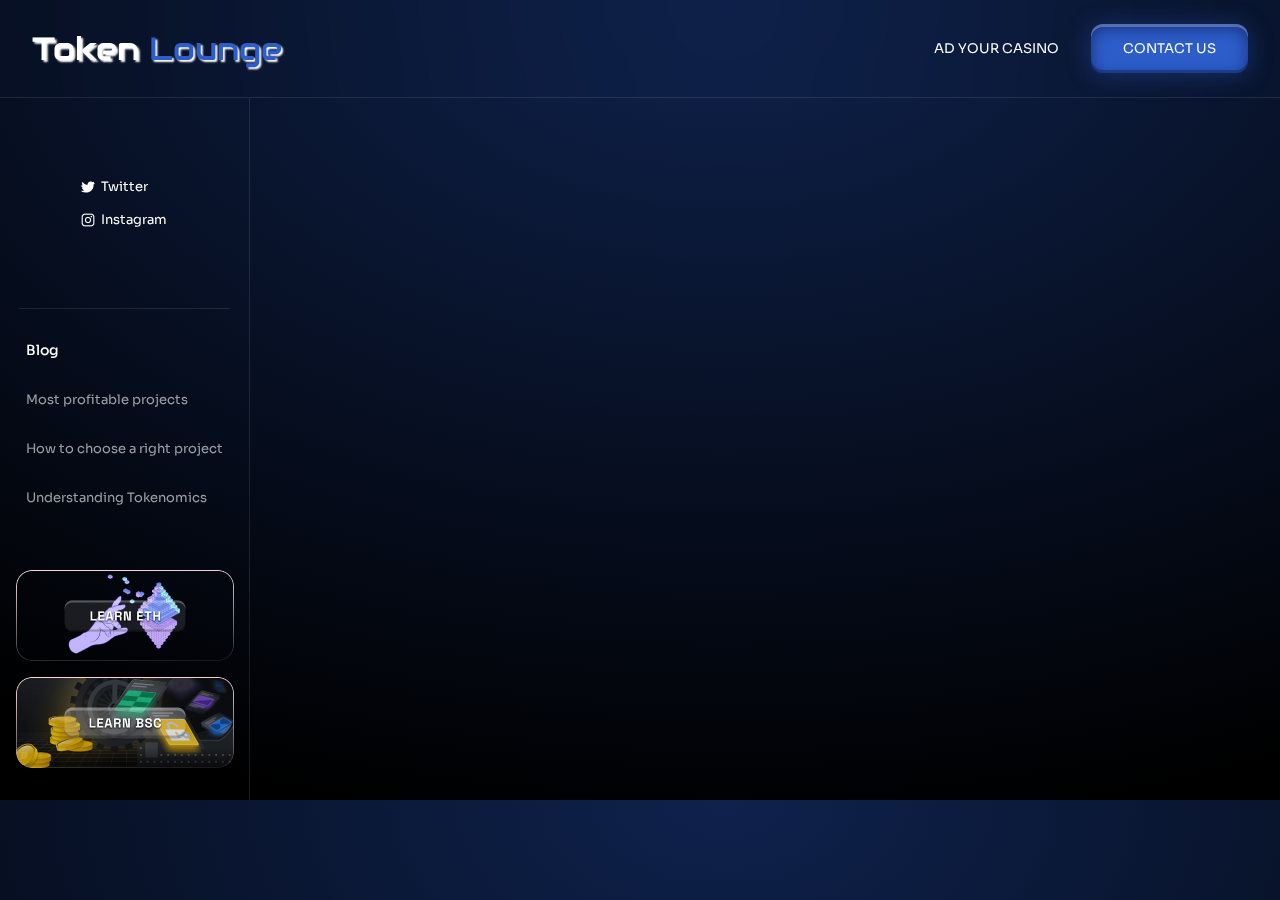
==== commit dac27406: "almost working pages" ====
--- a/components/index.html
+++ b/components/index.html
@@ -14,7 +14,8 @@
     <link rel="stylesheet" href="./footer.css" />
     <link rel="stylesheet" href="./hamburger.css" />
     <link rel="stylesheet" href="./blog.css" />
-    <script src="./index.js" defer></script>
+    <script defer type="module" src="./tokens.js"></script>
+    <script defer type="module" src="./index.js"></script>
   </head>
   <body class="">
     <header class="header">
@@ -44,11 +45,10 @@
         <div class="sideNav__blog">
           <h1>Blog</h1>
           <ul>
+            <li>Most profitable projects</li>
             <li>How to choose a right project</li>
             <li>Understanding Tokenomics</li>
-            <li>Most profitable projects</li>
             <!-- 
-              
               <li>Best projects in 2022</li>
             <li>About pump and dump</li>
             <li>Smart Investor</li>-->
@@ -86,7 +86,7 @@
           </div>
           <ul class="tokens__list">
             <li>
-              <div>1</div>
+              <div>0</div>
               <div><img src="../images/soldier 1.png" />T doge food</div>
               <div>
                 <div class="badge">KYC</div>
@@ -96,71 +96,14 @@
               </div>
               <div>Game</div>
               <div><img src="../images/btc.png" />BSC</div>
-              <div>PRESALE</div>
-              <div>91232131</div>
+              <div>PRESALE<img src="../images/gif.gif" /></div>
+              <div>0</div>
               <div><button>WEBSITE</button></div>
             </li>
-            <li>
-              <div>1</div>
-              <div><img src="../images/soldier 1.png" />T doge food</div>
-              <div>
-                <div class="badge">KYC</div>
-                <div class="badge">AUDIT</div>
-                <div class="badge">SAFU</div>
-                <div class="badge">DOXX</div>
-              </div>
-              <div>Game</div>
-              <div><img src="../images/btc.png" />BSC</div>
-              <div>PRESALE</div>
-              <div>91232131</div>
-              <div><button>WEBSITE</button></div>
-            </li>
-            <li>
-              <div>1</div>
-              <div><img src="../images/soldier 1.png" />T doge food</div>
-              <div>
-                <div class="badge">KYC</div>
-                <div class="badge">AUDIT</div>
-                <div class="badge">SAFU</div>
-                <div class="badge">DOXX</div>
-              </div>
-              <div>Game</div>
-              <div><img src="../images/btc.png" />BSC</div>
-              <div>PRESALE</div>
-              <div>91232131</div>
-              <div><button>WEBSITE</button></div>
-            </li>
-            <li>
-              <div>1</div>
-              <div><img src="../images/soldier 1.png" />T doge food</div>
-              <div>
-                <div class="badge">KYC</div>
-                <div class="badge">AUDIT</div>
-                <div class="badge">SAFU</div>
-                <div class="badge">DOXX</div>
-              </div>
-              <div>Game</div>
-              <div><img src="../images/btc.png" />BSC</div>
-              <div>PRESALE</div>
-              <div>91232131</div>
-              <div><button>WEBSITE</button></div>
-            </li>
-            <li>
-              <div>1</div>
-              <div><img src="../images/soldier 1.png" />T doge food</div>
-              <div>
-                <div class="badge">KYC</div>
-                <div class="badge">AUDIT</div>
-                <div class="badge">SAFU</div>
-                <div class="badge">DOXX</div>
-              </div>
-              <div>Game</div>
-              <div><img src="../images/btc.png" />BSC</div>
-              <div>PRESALE</div>
-              <div>91232131</div>
-              <div><button>WEBSITE</button></div>
-            </li>
-          </ul>
+          </ul>
+          <div class="tokens__slider">
+            <ul></ul>
+          </div>
         </section>
         <section class="legend">
           <ul class="legend__column">
--- a/components/index.css
+++ b/components/index.css
@@ -30,10 +30,10 @@
   display: flex;
   flex-direction: column;
   gap: 1rem;
-  padding: 1.5rem;
+  padding-bottom: 1rem;
+  padding-left: 86px;
+  padding-right: 86px;
   padding-top: 3rem;
-  width: 60%;
-  margin: auto;
 }
 .not__visible {
   display: none;
@@ -51,6 +51,6 @@
     display: block;
   }
   main {
-    width: 100%;
+    padding: 1rem;
   }
 }
--- a/components/tokens.css
+++ b/components/tokens.css
@@ -2,7 +2,7 @@
 .tokens {
   display: flex;
   flex-direction: column;
-  gap: 1rem;
+  gap: 2rem;
   white-space: nowrap;
 }
 .tokensNav {
@@ -13,19 +13,21 @@
 .tokensNav button {
   padding: 1rem;
   border-radius: 1rem;
-  background: rgba(255, 255, 255, 0.05);
   color: var(--text-white);
   transition: 200ms all;
+  cursor: auto;
 }
-.tokensNav button:hover {
+.tokensNav button:nth-child(1) {
   color: #ffffff;
   text-shadow: 0px 0px 0.5rem rgba(255, 255, 255, 0.8);
-  background: rgba(255, 255, 255, 0.08);
+  background: rgba(255, 255, 255, 0.04);
 }
-.tokensNav button:last-child {
+.tokensNav button:nth-child(2),
+.tokensNav button:nth-child(3) {
   position: relative;
 }
-.tokensNav button:last-child::after {
+.tokensNav button:nth-child(2)::after,
+.tokensNav button:nth-child(3)::after {
   content: "Coming Soon";
   position: absolute;
   font-size: 0.5rem;
@@ -33,18 +35,13 @@
   color: var(--text-white);
   padding: 1em;
   border-radius: 1em;
-  top: -2rem;
+  top: -1.5rem;
   left: 0;
   right: 0;
   margin-left: auto;
   margin-right: auto;
-  width: 60%;
-  opacity: 0;
-  transition: 200ms all;
-}
-.tokensNav button:last-child:hover::after {
-  opacity: 1;
-  text-shadow: 0px 0px 0.5rem rgba(255, 255, 255, 0);
+  width: min-content;
+  white-space: nowrap;
 }
 .tokens__labels {
   display: grid;
@@ -110,10 +107,30 @@
   background-color: rgb(23, 208, 106);
   border-radius: 1em;
 }
+.KYC {
+  background: #6ec47c;
+}
+.AUDIT {
+  background: #54b9d1;
+}
+.SAFU {
+  background: #cf67f1;
+}
+.DOXX {
+  background: #f7ce5b;
+}
 .tokens__list > li > div:nth-child(5) img {
   width: 1rem;
   height: 1rem;
   border-radius: 50%;
+  margin-bottom: 1px;
+  object-fit: cover;
+  object-position: center;
+}
+.tokens__list > li > div:nth-child(6) img {
+  width: 1.2rem;
+  height: 1.2rem;
+  margin-bottom: 4px;
   object-fit: cover;
   object-position: center;
 }
@@ -139,3 +156,24 @@
     inset 0px -1.52239px 0px rgba(0, 0, 0, 0.25);
   border-radius: 6px;
 }
+
+.tokens__slider ul {
+  display: flex;
+  justify-content: flex-end;
+  padding: 1rem 2rem;
+  gap: 0.5rem;
+  list-style: none;
+}
+.tokens__slider li {
+  padding: 0.5rem;
+  font-size: 12px;
+  border-radius: 12px;
+  cursor: pointer;
+}
+.slide {
+  color: var(--text-white);
+}
+.current {
+  color: var(--white);
+  background: rgba(255, 255, 255, 0.08);
+}
--- a/components/banner.css
+++ b/components/banner.css
@@ -8,6 +8,7 @@
   position: relative;
   overflow: hidden;
   border-radius: 0.25rem;
+  margin-bottom: 1rem;
 }
 
 .banner__text {
--- a/components/legend.css
+++ b/components/legend.css
@@ -2,7 +2,7 @@
   display: grid;
   gap: 3rem;
   grid-template-columns: repeat(3, 1fr);
-  padding: 1rem;
+  padding: 3rem 1rem;
   font-size: 10px;
   color: var(--text-white);
   line-height: 1.5em;
--- a/components/footer.css
+++ b/components/footer.css
@@ -2,7 +2,7 @@
   display: flex;
   justify-content: space-between;
   align-items: center;
-  padding: 3rem 0rem;
+  padding: 4rem 0rem;
   border-top: 1px solid rgba(255, 255, 255, 0.1);
   margin-top: 4rem;
 }
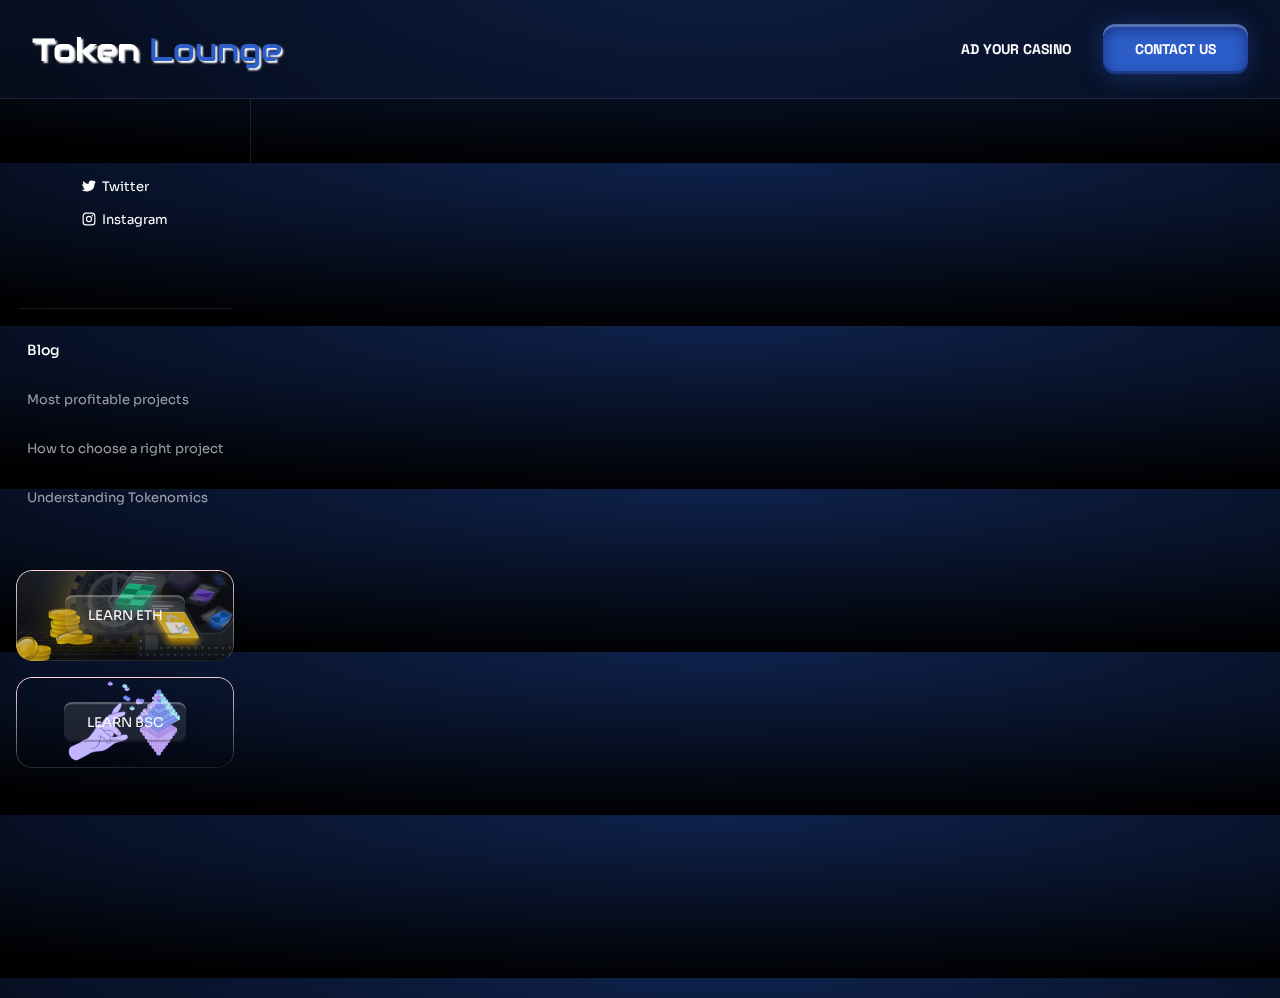
==== commit ca8e0f8d: "almost done" ====
--- a/components/index.html
+++ b/components/index.html
@@ -38,8 +38,14 @@
         </div>
         <div class="sideNav__socials">
           <ul>
-            <li><img src="../images/Vector.png" /> Twitter</li>
-            <li><img src="../images/Frame 1000002685.png" /> Instagram</li>
+            <li>
+              <a href="https://twitter.com/token_lounge"
+                ><img src="../images/twitter.svg" /> Twitter</a
+              >
+            </li>
+            <a href="https://www.instagram.com/token_lounge/"
+              ><li><img src="../images/insta.svg" /> Instagram</li></a
+            >
           </ul>
         </div>
         <div class="sideNav__blog">
@@ -56,8 +62,17 @@
         </div>
         <div class="sideNav__learn">
           <ul>
-            <li></li>
-            <li></li>
+            <li>
+              <a
+                href="https://ethereum.org/en/learn/?fbclid=IwAR1BMTFTYsAO_3Es6NAq_2UUzH3Yn2TneMjv9TN5IDxdP6b-LLRQgZPojMA"
+                ><button>LEARN ETH</button>
+              </a>
+            </li>
+            <li>
+              <a href="https://www.bnbchain.org/en/blog/"
+                ><button>LEARN BSC</button></a
+              >
+            </li>
           </ul>
         </div>
       </nav>
@@ -74,33 +89,35 @@
           <button>Crypto Casinos</button>
         </section>
         <section class="tokens">
-          <div class="tokens__labels">
-            <div>#</div>
-            <div>COIN</div>
-            <div>BADGES</div>
-            <div>GEN</div>
-            <div>CHAIN</div>
-            <div>PHASE</div>
-            <div>VIP RANKING</div>
-            <div></div>
-          </div>
-          <ul class="tokens__list">
-            <li>
-              <div>0</div>
-              <div><img src="../images/soldier 1.png" />T doge food</div>
-              <div>
-                <div class="badge">KYC</div>
-                <div class="badge">AUDIT</div>
-                <div class="badge">SAFU</div>
-                <div class="badge">DOXX</div>
-              </div>
-              <div>Game</div>
-              <div><img src="../images/btc.png" />BSC</div>
-              <div>PRESALE<img src="../images/gif.gif" /></div>
-              <div>0</div>
-              <div><button>WEBSITE</button></div>
-            </li>
-          </ul>
+          <div class="tokens__wrap">
+            <div class="tokens__labels">
+              <div>#</div>
+              <div>COIN</div>
+              <div>BADGES</div>
+              <div>GEN</div>
+              <div>CHAIN</div>
+              <div>PHASE</div>
+              <div>VIP RANKING <span>&#9432;</span></div>
+              <div></div>
+            </div>
+            <ul class="tokens__list">
+              <li>
+                <div>0</div>
+                <div><img src="../images/soldier 1.png" />T doge food</div>
+                <div>
+                  <div class="badge">KYC</div>
+                  <div class="badge">AUDIT</div>
+                  <div class="badge">SAFU</div>
+                  <div class="badge">DOXX</div>
+                </div>
+                <div>Game</div>
+                <div><img src="../images/btc.png" />BSC</div>
+                <div>PRESALE<img src="../images/gif.gif" /></div>
+                <div>0</div>
+                <div><button>WEBSITE</button></div>
+              </li>
+            </ul>
+          </div>
           <div class="tokens__slider">
             <ul></ul>
           </div>
@@ -108,13 +125,13 @@
         <section class="legend">
           <ul class="legend__column">
             <li>
-              <div class="badge">KYC</div>
+              <div class="badge KYC">KYC</div>
               - KYC stands for Know Your Customer and is a process used by many
               crypto projects to help ensure the safety and security of their
               users.
             </li>
             <li>
-              <div class="badge">AUDIT</div>
+              <div class="badge AUDIT">AUDIT</div>
               - Process of verifying the accuracy, security, and quality of a
               project's, through a rigorous review of the codebase, experts can
               identify security vulnerabilities, bugs, and other
@@ -123,14 +140,14 @@
           </ul>
           <ul class="legend__column">
             <li>
-              <div class="badge">SAFU</div>
+              <div class="badge SAFU">SAFU</div>
               - Secure Asset Fund for Users is a crypto-asset security fund
               established by Binance, the world's largest cryptocurrency
               exchange. It is a reserve fund that serves to protect the users'
               funds in the event of a security breach, hack, or other emergency.
             </li>
             <li>
-              <div class="badge">DOXX</div>
+              <div class="badge DOXX">DOXX</div>
               - It's a decentralized protocol that allows users to securely
               store and share their identity data with the world.
             </li>
--- a/components/index.css
+++ b/components/index.css
@@ -17,6 +17,8 @@
   --white: #ffffff;
   --blue: #2c5dc9;
   --text-white: rgba(255, 255, 255, 0.6);
+  --desktop-grid: 2rem 12rem 1.2fr repeat(4, 1fr) 5rem;
+  --mobile-grid: 2rem 12rem 1.5fr repeat(5, 1fr);
 }
 body {
   background: radial-gradient(
@@ -25,32 +27,35 @@
     #000000 100%
   );
   color: var(--white);
+  height: 100%;
 }
 main {
   display: flex;
   flex-direction: column;
   gap: 1rem;
   padding-bottom: 1rem;
-  padding-left: 86px;
-  padding-right: 86px;
+  padding-left: 15px;
+  padding-right: 15px;
   padding-top: 3rem;
+  max-width: 1186px;
+  margin: auto;
 }
 .not__visible {
   display: none;
 }
 .nav_main_divider {
-  display: flex;
-  width: 100%;
+  display: block;
+  margin-left: 250px;
+  border-left: 1px solid rgba(255, 255, 255, 0.1);
 }
 .disable__scrolling {
   height: 100%;
   overflow: hidden;
 }
+@media only screen and (min-width: 900px) and (max-width: 1200px) {
+}
 @media only screen and (max-width: 900px) {
   .nav_main_divider {
-    display: block;
-  }
-  main {
-    padding: 1rem;
+    margin-left: 0px;
   }
 }
--- a/components/header.css
+++ b/components/header.css
@@ -1,4 +1,5 @@
 @import url("https://fonts.googleapis.com/css2?family=Audiowide&display=swap");
+@import url("https://fonts.googleapis.com/css2?family=Space+Grotesk:wght@400;700&display=swap");
 .header {
   padding: 1.5rem 2rem;
   display: flex;
@@ -24,6 +25,9 @@
 }
 .header__buttons button {
   padding: 1rem 2rem;
+  font-family: "Space Grotesk", sans-serif;
+  font-weight: bold;
+  font-size: 14px;
 }
 .highlight {
   background: #2c5dc9;
--- a/components/sideNav.css
+++ b/components/sideNav.css
@@ -1,11 +1,13 @@
 .sideNav {
+  position: absolute;
+  top: 97.67px;
+  left: 0;
   display: flex;
   flex-direction: column;
   align-items: center;
-  width: 12%;
+  height: 100%;
   min-width: 250px;
   font-size: 13px;
-  border-right: 1px solid rgba(255, 255, 255, 0.1);
 }
 .sideNav__buttons {
   gap: 1rem;
@@ -19,6 +21,7 @@
 }
 .sideNav__socials {
   display: flex;
+
   justify-content: center;
   padding: 5rem 0rem;
   width: 85%;
@@ -28,6 +31,12 @@
   display: flex;
   flex-direction: column;
   gap: 1rem;
+}
+.sideNav__socials a {
+  text-decoration: none;
+  gap: 6px;
+  display: flex;
+  align-items: center;
 }
 .sideNav__socials li {
   display: flex;
@@ -47,9 +56,7 @@
   border-radius: 0.75rem;
   transition: 200ms all;
 }
-.sideNav__blog:hover {
-  background: rgba(255, 255, 255, 0.03);
-}
+
 .sideNav__blog > h1 {
   font-style: normal;
   font-weight: 500;
@@ -84,14 +91,28 @@
   list-style: none;
 }
 .sideNav__learn li {
-  object-position: center;
   width: 218px;
   height: 91px;
-  background: url("../images/Frame\ 1000002696.png");
   border-radius: 16px;
+  display: flex;
+  justify-content: center;
+  align-items: center;
+}
+.sideNav__learn li a {
+  text-decoration: none;
+}
+.sideNav__learn li button {
+  border-radius: 8px;
+  background: rgba(255, 255, 255, 0.1);
+  box-shadow: inset 0px 2.13529px 0px rgba(255, 255, 255, 0.25),
+    inset 0px -2.13529px 0px rgba(0, 0, 0, 0.25);
+  padding: 11.3882px 22.7765px;
+}
+.sideNav__learn li:first-child {
+  background: url("../images/bsc_obrazek.png");
 }
 .sideNav__learn li:last-child {
-  background: url("../images/Frame\ 1000002907.png");
+  background: url("../images/Eth_obrazek.png");
 }
 .hidden {
   transform: translateX(0);
--- a/components/tokens.css
+++ b/components/tokens.css
@@ -6,9 +6,10 @@
   white-space: nowrap;
 }
 .tokensNav {
-  padding: 1rem;
+  padding: 1rem 0rem;
   display: flex;
   gap: 0.75rem;
+  top: 0;
 }
 .tokensNav button {
   padding: 1rem;
@@ -42,53 +43,98 @@
   margin-right: auto;
   width: min-content;
   white-space: nowrap;
+  opacity: 0;
+  transition: all 200ms;
+}
+.tokensNav button:nth-child(2):hover::after,
+.tokensNav button:nth-child(3):hover::after {
+  opacity: 1;
+}
+.tokens__wrap {
+  display: block;
+  overflow-x: auto;
 }
 .tokens__labels {
   display: grid;
-  grid-template-columns: 2rem repeat(7, 1fr);
+  grid-template-columns: var(--desktop-grid);
   gap: 0.5rem;
   font-size: 14px;
   color: var(--text-white);
+  width: 1156px;
   padding: 0.5rem 1rem;
+  margin-bottom: 1rem;
   border-bottom: 1px solid rgba(255, 255, 255, 0.1);
 }
 .tokens__labels div {
+  display: flex;
   min-width: min-content;
 }
 
-.tokens__labels div:nth-child(4),
 .tokens__labels div:nth-child(5),
 .tokens__labels div:nth-child(6),
+.tokens__labels div:nth-child(4) {
+  justify-content: flex-end;
+}
+
 .tokens__labels div:nth-child(7) {
-  display: flex;
+  align-items: center;
+  gap: 5px;
   justify-content: center;
-}
-
+  position: relative;
+}
+.tokens__labels div:nth-child(7)::after {
+  content: "Vip ranking is designed to recognize projects that have a track record of success in the space, and are committed to helping the crypto community grow and thrive. It takes into account factors such as the project's team members, marketing presence, technology, and potential impact on the ecosystem. The higher the CryptoVIP score, the more likely the project is to succeed.";
+  z-index: 1000;
+  font-size: 0.5rem;
+  background: rgba(255, 255, 255, 0.08);
+  color: var(--text-white);
+  height: 89px;
+  width: 335px;
+  line-height: 12px;
+  white-space: normal;
+  border-radius: 5.9731550216674805px;
+  padding: 1em;
+  border-radius: 1em;
+  position: absolute;
+  bottom: -100px;
+  opacity: 0;
+  transition: all 200ms;
+}
+.tokens__labels div:nth-child(7):hover::after {
+  opacity: 1;
+}
+.tokens__labels div:nth-child(7) span {
+  font-size: 9px;
+}
 .tokens__list {
   font-size: 13px;
   display: flex;
   flex-direction: column;
-  gap: 0.5rem;
+  padding: 0.5rem 4px;
+  gap: 12px;
+  width: 1156px;
   overflow: auto;
 }
 .tokens__list > li {
   background: rgba(255, 255, 255, 0.05);
   border-radius: 6px;
+  min-width: min-content;
   width: 100%;
-  min-width: min-content;
   display: grid;
-  grid-template-columns: 2rem repeat(7, 1fr);
-  padding: 0.5rem 1rem;
+  grid-template-columns: var(--desktop-grid);
+  padding: 0.75rem 1rem;
 }
 .tokens__list > li > div {
-  min-width: min-content;
-  display: flex;
+  display: flex;
+  overflow: hidden;
   align-items: center;
-  padding: 0.25rem;
 }
 
 .tokens__list > li > div:nth-child(2) {
   gap: 0.5rem;
+}
+.tokens__list > li > div:nth-child(2) img {
+  border: 1.2px solid #c5c5c7;
 }
 .tokens__list > li > div:nth-child(2) img {
   width: 2rem;
@@ -117,7 +163,10 @@
   background: #cf67f1;
 }
 .DOXX {
-  background: #f7ce5b;
+  background: #f4b70f;
+}
+.tokens__list > li > div:nth-child(5) {
+  gap: 4px;
 }
 .tokens__list > li > div:nth-child(5) img {
   width: 1rem;
@@ -134,9 +183,12 @@
   object-fit: cover;
   object-position: center;
 }
-.tokens__list > li > div:nth-child(4),
 .tokens__list > li > div:nth-child(5),
 .tokens__list > li > div:nth-child(6),
+.tokens__list > li > div:nth-child(4) {
+  justify-content: flex-end;
+}
+
 .tokens__list > li > div:nth-child(7) {
   justify-content: center;
 }
@@ -156,10 +208,14 @@
     inset 0px -1.52239px 0px rgba(0, 0, 0, 0.25);
   border-radius: 6px;
 }
+.tokens__slider {
+  border-top: 1px solid rgba(255, 255, 255, 0.1);
+  border-bottom: 1px solid rgba(255, 255, 255, 0.1);
+}
 
 .tokens__slider ul {
   display: flex;
-  justify-content: flex-end;
+  justify-content: center;
   padding: 1rem 2rem;
   gap: 0.5rem;
   list-style: none;
@@ -177,3 +233,21 @@
   color: var(--white);
   background: rgba(255, 255, 255, 0.08);
 }
+.tokens__list > li:nth-child(1),
+.tokens__list > li:nth-child(2),
+.tokens__list > li:nth-child(3) {
+  box-shadow: 0px 0px 4px rgba(255, 255, 255, 0.8);
+  border-radius: 6px;
+}
+@media only screen and (max-width: 900px) {
+  .tokens__list {
+    width: 1000px;
+  }
+  .tokens__labels {
+    width: 1000px;
+    grid-template-columns: var(--desktop-grid);
+  }
+  .tokens__list > li {
+    grid-template-columns: var(--desktop-grid);
+  }
+}
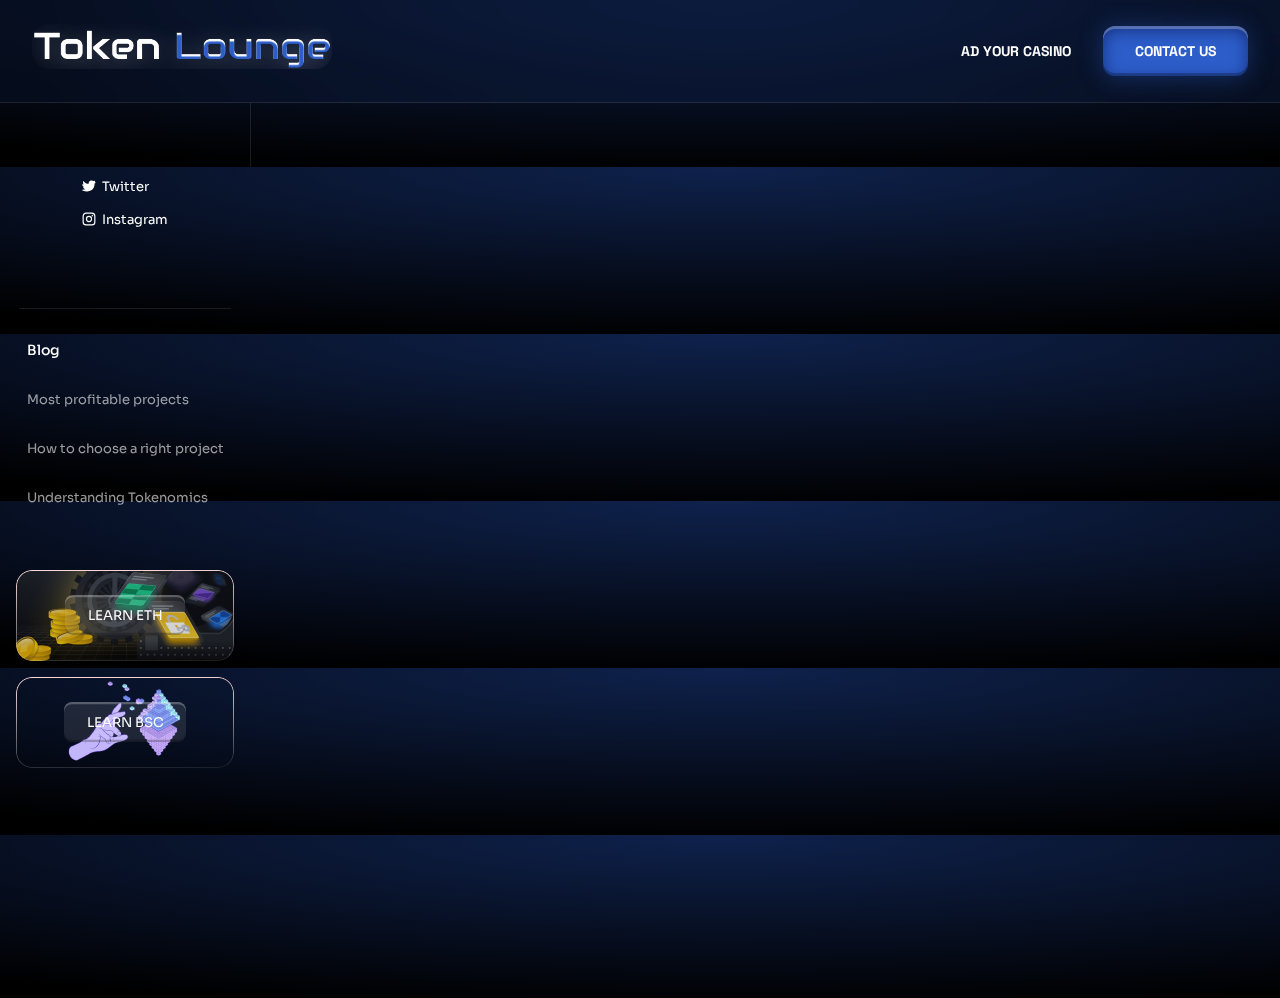
==== commit c461c1fd: "done?" ====
--- a/components/index.html
+++ b/components/index.html
@@ -19,7 +19,9 @@
   </head>
   <body class="">
     <header class="header">
-      <div class="header__logo" id="logo">Token <span>Lounge</span></div>
+      <div class="header__logo" id="logo">
+        <img src="../images/Token Lounge(1).png" />
+      </div>
       <div class="header__buttons">
         <button>AD YOUR CASINO</button>
         <button class="highlight">CONTACT US</button>
@@ -39,11 +41,11 @@
         <div class="sideNav__socials">
           <ul>
             <li>
-              <a href="https://twitter.com/token_lounge"
+              <a href="https://twitter.com/token_lounge" target="_blank"
                 ><img src="../images/twitter.svg" /> Twitter</a
               >
             </li>
-            <a href="https://www.instagram.com/token_lounge/"
+            <a href="https://www.instagram.com/token_lounge/" target="_blank"
               ><li><img src="../images/insta.svg" /> Instagram</li></a
             >
           </ul>
@@ -65,11 +67,12 @@
             <li>
               <a
                 href="https://ethereum.org/en/learn/?fbclid=IwAR1BMTFTYsAO_3Es6NAq_2UUzH3Yn2TneMjv9TN5IDxdP6b-LLRQgZPojMA"
+                target="_blank"
                 ><button>LEARN ETH</button>
               </a>
             </li>
             <li>
-              <a href="https://www.bnbchain.org/en/blog/"
+              <a href="https://www.bnbchain.org/en/blog/" target="_blank"
                 ><button>LEARN BSC</button></a
               >
             </li>
@@ -97,7 +100,20 @@
               <div>GEN</div>
               <div>CHAIN</div>
               <div>PHASE</div>
-              <div>VIP RANKING <span>&#9432;</span></div>
+              <div>
+                <x class="tokens__vip"
+                  >VIP RANKING <span>&#9432;</span>
+                  <p class="tokens__vip--info">
+                    <strong>vip ranking</strong> is designed to recognize
+                    projects that have a track record of success in the space,
+                    and are committed to helping the crypto community grow and
+                    thrive. It takes into account factors such as the project's
+                    team members, marketing presence, technology, and potential
+                    impact on the ecosystem. The higher the CryptoVIP score, the
+                    more likely the project is to succeed.
+                  </p></x
+                >
+              </div>
               <div></div>
             </div>
             <ul class="tokens__list">
@@ -126,30 +142,31 @@
           <ul class="legend__column">
             <li>
               <div class="badge KYC">KYC</div>
-              - KYC stands for Know Your Customer and is a process used by many
+              KYC stands for Know Your Customer and is a process used by many
               crypto projects to help ensure the safety and security of their
               users.
             </li>
             <li>
               <div class="badge AUDIT">AUDIT</div>
-              - Process of verifying the accuracy, security, and quality of a
+              Process of verifying the accuracy, security, and quality of a
               project's, through a rigorous review of the codebase, experts can
               identify security vulnerabilities, bugs, and other
               inconsistencies.
             </li>
           </ul>
+
           <ul class="legend__column">
             <li>
               <div class="badge SAFU">SAFU</div>
-              - Secure Asset Fund for Users is a crypto-asset security fund
+              Secure Asset Fund for Users is a crypto-asset security fund
               established by Binance, the world's largest cryptocurrency
               exchange. It is a reserve fund that serves to protect the users'
               funds in the event of a security breach, hack, or other emergency.
             </li>
             <li>
               <div class="badge DOXX">DOXX</div>
-              - It's a decentralized protocol that allows users to securely
-              store and share their identity data with the world.
+              It's a decentralized protocol that allows users to securely store
+              and share their identity data with the world.
             </li>
           </ul>
           <ul class="legend__column">
@@ -207,7 +224,9 @@
           </div>
         </section>
         <footer>
-          <div class="footer__logo">Token <span>Lounge</span></div>
+          <div class="footer__logo">
+            <img src="../images/Token Lounge(1).png" />
+          </div>
           <ul>
             <li><img src="../images/Vector.png" /> Twitter</li>
             <li><img src="../images/Frame 1000002685.png" /> Instagram</li>
@@ -308,7 +327,9 @@
           </ul>
         </section>
         <footer>
-          <div class="footer__logo">Token <span>Lounge</span></div>
+          <div class="footer__logo">
+            <img src="../images/Token Lounge(1).png" />
+          </div>
           <ul>
             <li><img src="../images/Vector.png" /> Twitter</li>
             <li><img src="../images/Frame 1000002685.png" /> Instagram</li>
@@ -332,7 +353,10 @@
           <h1 class="blog__title">How to Choose The Project to Invest In?</h1>
 
           <ol>
-            <h2>How to Choose The Project to Invest In?</h2>
+            <h2>
+              Here are some tips to help you choose the best crypto project to
+              invest in.
+            </h2>
             <li>
               Research the project and the team behind it: Before investing in
               any project, it's important to do your due diligence. Make sure
@@ -383,7 +407,9 @@
           </ol>
         </section>
         <footer>
-          <div class="footer__logo">Token <span>Lounge</span></div>
+          <div class="footer__logo">
+            <img src="../images/Token Lounge(1).png" />
+          </div>
           <ul>
             <li><img src="../images/Vector.png" /> Twitter</li>
             <li><img src="../images/Frame 1000002685.png" /> Instagram</li>
@@ -421,7 +447,7 @@
             investors the ability to invest in a variety of traditional and
             alternative assets, such as stocks, real estate, and art.
           </p>
-          <ul>
+          <ul class="blog__indent">
             <li>
               <span>Security Tokens</span> - Security tokens are cryptocurrency
               tokens that represent a share in a company, project, or asset.
@@ -443,7 +469,7 @@
             regulatory oversight and are not designed to provide investors with
             a return on investment.
           </p>
-          <ul>
+          <ul class="blog__indent">
             <li>
               <span>Asset-Backed Tokens Asset</span> - backed tokens are
               cryptocurrency tokens that are backed by a physical asset, such as
@@ -471,19 +497,26 @@
             Cryptocurrency token markets are a rapidly evolving asset class,
             with new projects launching every day. Understanding the different
             types of tokens and their associated markets is essential for
-            investors looking to invest in the cryptocurrency space. Security
-            tokens, utility tokens, asset-backed tokens, and stablecoins are the
-            four most common types of cryptocurrency tokens. Each type of token
-            offers its own advantages and disadvantages, and it’s important for
-            investors to understand the associated risks before investing. By
-            familiarizing yourself with the different token markets, you can
+            investors looking to invest in the cryptocurrency space.
+          </p>
+          <p>
+            Security tokens, utility tokens, asset-backed tokens, and
+            stablecoins are the four most common types of cryptocurrency tokens.
+            Each type of token offers its own advantages and disadvantages, and
+            it’s important for investors to understand the associated risks
+            before investing.
+          </p>
+          <p>
+            By familiarizing yourself with the different token markets, you can
             make informed decisions about which tokens to invest in and which
             ones to avoid. With the right strategy, investing in cryptocurrency
             tokens can be a profitable venture.
           </p>
         </section>
         <footer>
-          <div class="footer__logo">Token <span>Lounge</span></div>
+          <div class="footer__logo">
+            <img src="../images/Token Lounge(1).png" />
+          </div>
           <ul>
             <li><img src="../images/Vector.png" /> Twitter</li>
             <li><img src="../images/Frame 1000002685.png" /> Instagram</li>
--- a/components/index.css
+++ b/components/index.css
@@ -17,8 +17,9 @@
   --white: #ffffff;
   --blue: #2c5dc9;
   --text-white: rgba(255, 255, 255, 0.6);
-  --desktop-grid: 2rem 12rem 1.2fr repeat(4, 1fr) 5rem;
-  --mobile-grid: 2rem 12rem 1.5fr repeat(5, 1fr);
+  --desktop-grid2: 2rem 12rem 1fr 0.6fr repeat(2, 1fr) 1.5fr 5rem;
+  --desktop-grid: 39px 201px 177px 100px 155px 172px 180px 1fr;
+  --mobile-grid: 39px 150px 177px 70px 110px 140px 190px 1fr;
 }
 body {
   background: radial-gradient(
--- a/components/header.css
+++ b/components/header.css
@@ -15,6 +15,13 @@
   text-shadow: 2px 2px 2px rgba(255, 255, 255);
   cursor: pointer;
 }
+.header__logo img {
+  height: 45px;
+  width: 300px;
+  object-fit: cover;
+  object-position: center;
+  border-radius: 1rem;
+}
 .header__logo span {
   font-size: 2rem;
   font-family: "Audiowide", cursive;
@@ -28,6 +35,13 @@
   font-family: "Space Grotesk", sans-serif;
   font-weight: bold;
   font-size: 14px;
+  transition: all 200ms;
+}
+.header__buttons button:first-child:hover {
+  text-shadow: 0px 0px 8px rgba(255, 255, 255, 0.8);
+}
+.highlight:hover {
+  filter: drop-shadow(0px 0px 2px rgba(255, 255, 255, 0.8));
 }
 .highlight {
   background: #2c5dc9;
--- a/components/tokens.css
+++ b/components/tokens.css
@@ -53,15 +53,15 @@
 .tokens__wrap {
   display: block;
   overflow-x: auto;
+  overflow-y: hidden;
 }
 .tokens__labels {
   display: grid;
   grid-template-columns: var(--desktop-grid);
-  gap: 0.5rem;
   font-size: 14px;
   color: var(--text-white);
   width: 1156px;
-  padding: 0.5rem 1rem;
+  padding: 0.5rem 20px;
   margin-bottom: 1rem;
   border-bottom: 1px solid rgba(255, 255, 255, 0.1);
 }
@@ -78,15 +78,23 @@
 
 .tokens__labels div:nth-child(7) {
   align-items: center;
-  gap: 5px;
   justify-content: center;
   position: relative;
 }
-.tokens__labels div:nth-child(7)::after {
-  content: "Vip ranking is designed to recognize projects that have a track record of success in the space, and are committed to helping the crypto community grow and thrive. It takes into account factors such as the project's team members, marketing presence, technology, and potential impact on the ecosystem. The higher the CryptoVIP score, the more likely the project is to succeed.";
-  z-index: 1000;
+.tokens__vip {
+  display: flex;
+  align-items: center;
+  gap: 6px;
+  justify-content: center;
+}
+.tokens__vip--info {
+  z-index: -1;
   font-size: 0.5rem;
-  background: rgba(255, 255, 255, 0.08);
+  background: radial-gradient(
+    103.96% 103.96% at 56.56% 0%,
+    #0f224d 0%,
+    #000000 100%
+  );
   color: var(--text-white);
   height: 89px;
   width: 335px;
@@ -100,9 +108,11 @@
   opacity: 0;
   transition: all 200ms;
 }
-.tokens__labels div:nth-child(7):hover::after {
+.tokens__vip > span:hover + .tokens__vip--info {
   opacity: 1;
-}
+  z-index: 2;
+}
+
 .tokens__labels div:nth-child(7) span {
   font-size: 9px;
 }
@@ -123,6 +133,10 @@
   display: grid;
   grid-template-columns: var(--desktop-grid);
   padding: 0.75rem 1rem;
+  transition: all 200ms;
+}
+.tokens__list > li:hover {
+  box-shadow: 0px 0px 4px rgba(255, 255, 255, 0.8);
 }
 .tokens__list > li > div {
   display: flex;
@@ -166,7 +180,7 @@
   background: #f4b70f;
 }
 .tokens__list > li > div:nth-child(5) {
-  gap: 4px;
+  gap: 6px;
 }
 .tokens__list > li > div:nth-child(5) img {
   width: 1rem;
@@ -198,16 +212,27 @@
 .tokens__list > li > div:nth-child(8) {
   justify-content: flex-end;
 }
-.tokens__list > li > div:nth-child(8) > button {
+.tokens__list > li > div:nth-child(8) > a {
   font-size: 0.5rem;
   padding: 0.5rem 1.2rem;
   background: var(--blue);
+  margin-right: 4px;
   box-shadow: 0px 1.01493px 5px rgba(44, 93, 201, 0.5),
     inset 0px 1.52239px 0px rgba(255, 255, 255, 0.25),
     inset 0px 2.02985px 8.1194px #002eff,
     inset 0px -1.52239px 0px rgba(0, 0, 0, 0.25);
   border-radius: 6px;
-}
+  transition: all 200ms;
+  cursor: pointer;
+  text-decoration: none;
+}
+.tokens__list > li > div:nth-child(8) > a:focus {
+  text-decoration: none;
+}
+.tokens__list > li > div:nth-child(8) > a:hover {
+  filter: drop-shadow(0px 0px 1px rgba(255, 255, 255, 0.8));
+}
+
 .tokens__slider {
   border-top: 1px solid rgba(255, 255, 255, 0.1);
   border-bottom: 1px solid rgba(255, 255, 255, 0.1);
@@ -233,21 +258,16 @@
   color: var(--white);
   background: rgba(255, 255, 255, 0.08);
 }
-.tokens__list > li:nth-child(1),
-.tokens__list > li:nth-child(2),
-.tokens__list > li:nth-child(3) {
-  box-shadow: 0px 0px 4px rgba(255, 255, 255, 0.8);
-  border-radius: 6px;
-}
+
 @media only screen and (max-width: 900px) {
   .tokens__list {
     width: 1000px;
   }
   .tokens__labels {
     width: 1000px;
-    grid-template-columns: var(--desktop-grid);
+    grid-template-columns: var(--mobile-grid);
   }
   .tokens__list > li {
-    grid-template-columns: var(--desktop-grid);
+    grid-template-columns: var(--mobile-grid);
   }
 }
--- a/components/legend.css
+++ b/components/legend.css
@@ -1,8 +1,8 @@
 .legend {
   display: grid;
-  gap: 3rem;
+  gap: 5rem;
   grid-template-columns: repeat(3, 1fr);
-  padding: 3rem 1rem;
+  padding: 3rem 4rem;
   font-size: 10px;
   color: var(--text-white);
   line-height: 1.5em;
@@ -12,8 +12,18 @@
   flex-direction: column;
   gap: 1rem;
 }
-.legend__column > li > div {
-  line-height: 1em;
+.legend__column li {
+  position: relative;
+}
+.legend__column > li .badge {
+  position: absolute;
+  top: -4px;
+  left: -50px;
+  width: 31.01px;
+  height: 22.02px;
+  display: flex;
+  justify-content: center;
+  align-items: center;
 }
 .legend span {
   font-size: 12px;
--- a/components/footer.css
+++ b/components/footer.css
@@ -12,6 +12,13 @@
   font-family: "Audiowide", cursive;
   text-shadow: 2px 2px 2px rgba(255, 255, 255);
   position: relative;
+}
+.footer__logo img {
+  height: 45px;
+  width: 250px;
+  object-fit: cover;
+  object-position: center;
+  border-radius: 1rem;
 }
 .footer__logo::after {
   content: "Copyright © 2022 gaming.lounge. All rights reserved.";
--- a/components/blog.css
+++ b/components/blog.css
@@ -47,6 +47,7 @@
 }
 .blog__content {
   display: flex;
+
   flex-direction: column;
   gap: 2rem;
 }
@@ -57,6 +58,7 @@
 }
 .blog__content h1 {
   font-size: 1rem;
+  color: #eeeeee;
 }
 .blog__content p {
   color: var(--text-white);
@@ -67,6 +69,9 @@
   gap: 2rem;
   color: var(--text-white);
   list-style-position: outside;
+}
+.blog ol li {
+  margin-left: 30px;
 }
 .blog li {
   color: var(--text-white);
@@ -89,6 +94,7 @@
   align-items: center;
   gap: 2rem;
   margin-top: 2rem;
+  line-height: 1.75em;
 }
 .blog__conclusion h1 {
   font-weight: bold;
@@ -98,3 +104,11 @@
   text-align: center;
   color: var(--text-white);
 }
+.blog__indent {
+  display: flex;
+  flex-direction: column;
+  gap: 1.5rem;
+}
+.blog__indent li {
+  margin-left: 30px;
+}
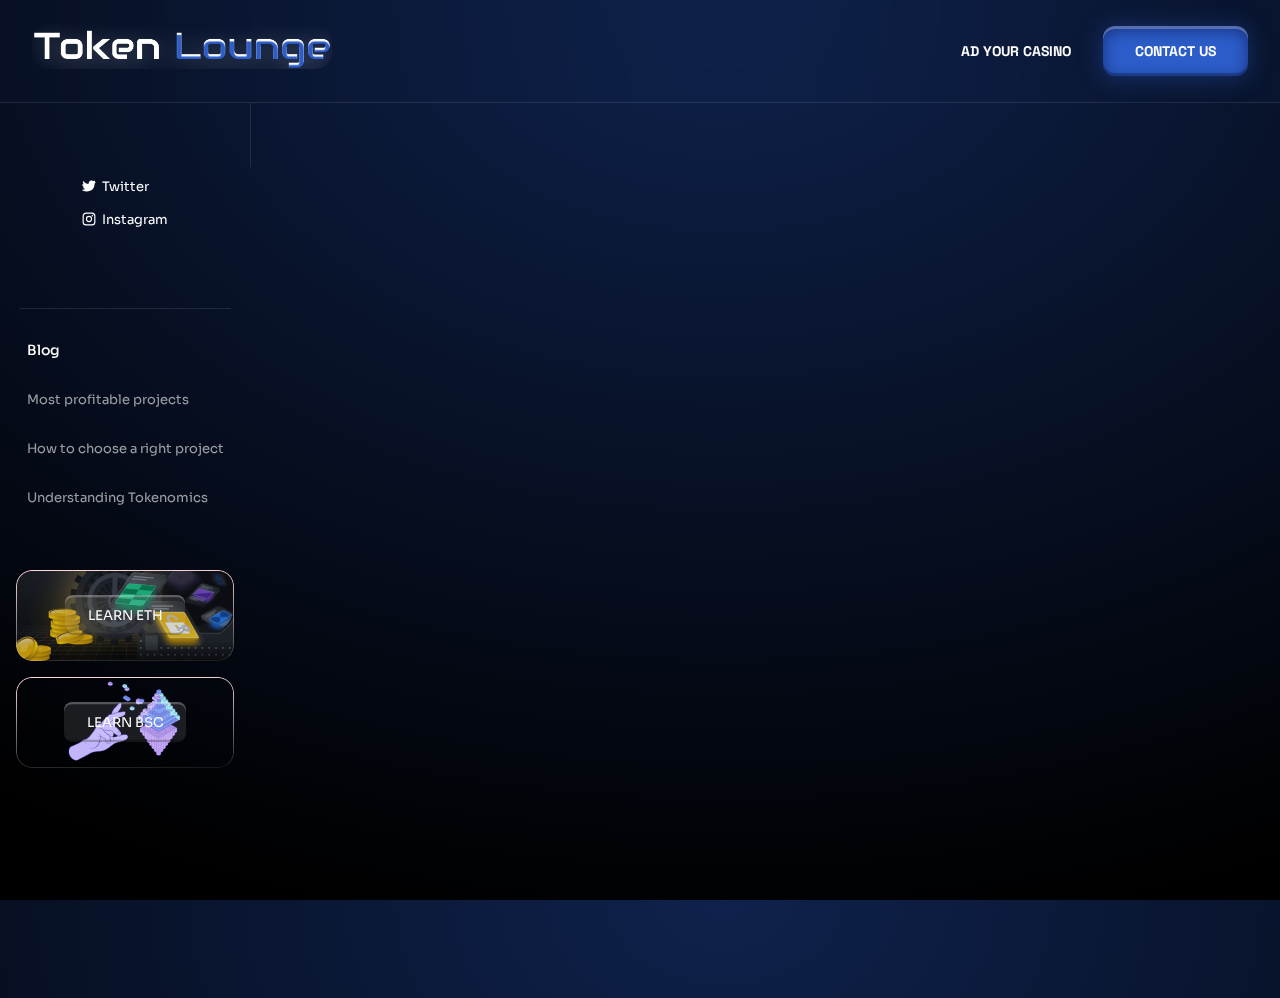
==== commit a6a2770c: "asdas" ====
--- a/components/index.html
+++ b/components/index.html
@@ -228,8 +228,8 @@
             <img src="../images/Token Lounge(1).png" />
           </div>
           <ul>
-            <li><img src="../images/Vector.png" /> Twitter</li>
-            <li><img src="../images/Frame 1000002685.png" /> Instagram</li>
+            <li><img src="../images/twitter.svg" /> Twitter</li>
+            <li><img src="../../images/insta.svg" /> Instagram</li>
           </ul>
         </footer>
       </template>
@@ -331,8 +331,8 @@
             <img src="../images/Token Lounge(1).png" />
           </div>
           <ul>
-            <li><img src="../images/Vector.png" /> Twitter</li>
-            <li><img src="../images/Frame 1000002685.png" /> Instagram</li>
+            <li><img src="../images/twitter.svg" /> Twitter</li>
+            <li><img src="../../images/insta.svg" /> Instagram</li>
           </ul>
         </footer>
       </template>
@@ -411,8 +411,8 @@
             <img src="../images/Token Lounge(1).png" />
           </div>
           <ul>
-            <li><img src="../images/Vector.png" /> Twitter</li>
-            <li><img src="../images/Frame 1000002685.png" /> Instagram</li>
+            <li><img src="../images/twitter.svg" /> Twitter</li>
+            <li><img src="../../images/insta.svg" /> Instagram</li>
           </ul>
         </footer>
       </template>
@@ -518,8 +518,8 @@
             <img src="../images/Token Lounge(1).png" />
           </div>
           <ul>
-            <li><img src="../images/Vector.png" /> Twitter</li>
-            <li><img src="../images/Frame 1000002685.png" /> Instagram</li>
+            <li><img src="../images/twitter.svg" /> Twitter</li>
+            <li><img src="../../images/insta.svg" /> Instagram</li>
           </ul>
         </footer>
       </template>
--- a/components/index.css
+++ b/components/index.css
@@ -28,7 +28,7 @@
     #000000 100%
   );
   color: var(--white);
-  height: 100%;
+  min-height: 100vh;
 }
 main {
   display: flex;
--- a/components/tokens.css
+++ b/components/tokens.css
@@ -90,11 +90,7 @@
 .tokens__vip--info {
   z-index: -1;
   font-size: 0.5rem;
-  background: radial-gradient(
-    103.96% 103.96% at 56.56% 0%,
-    #0f224d 0%,
-    #000000 100%
-  );
+  background: #081126;
   color: var(--text-white);
   height: 89px;
   width: 335px;
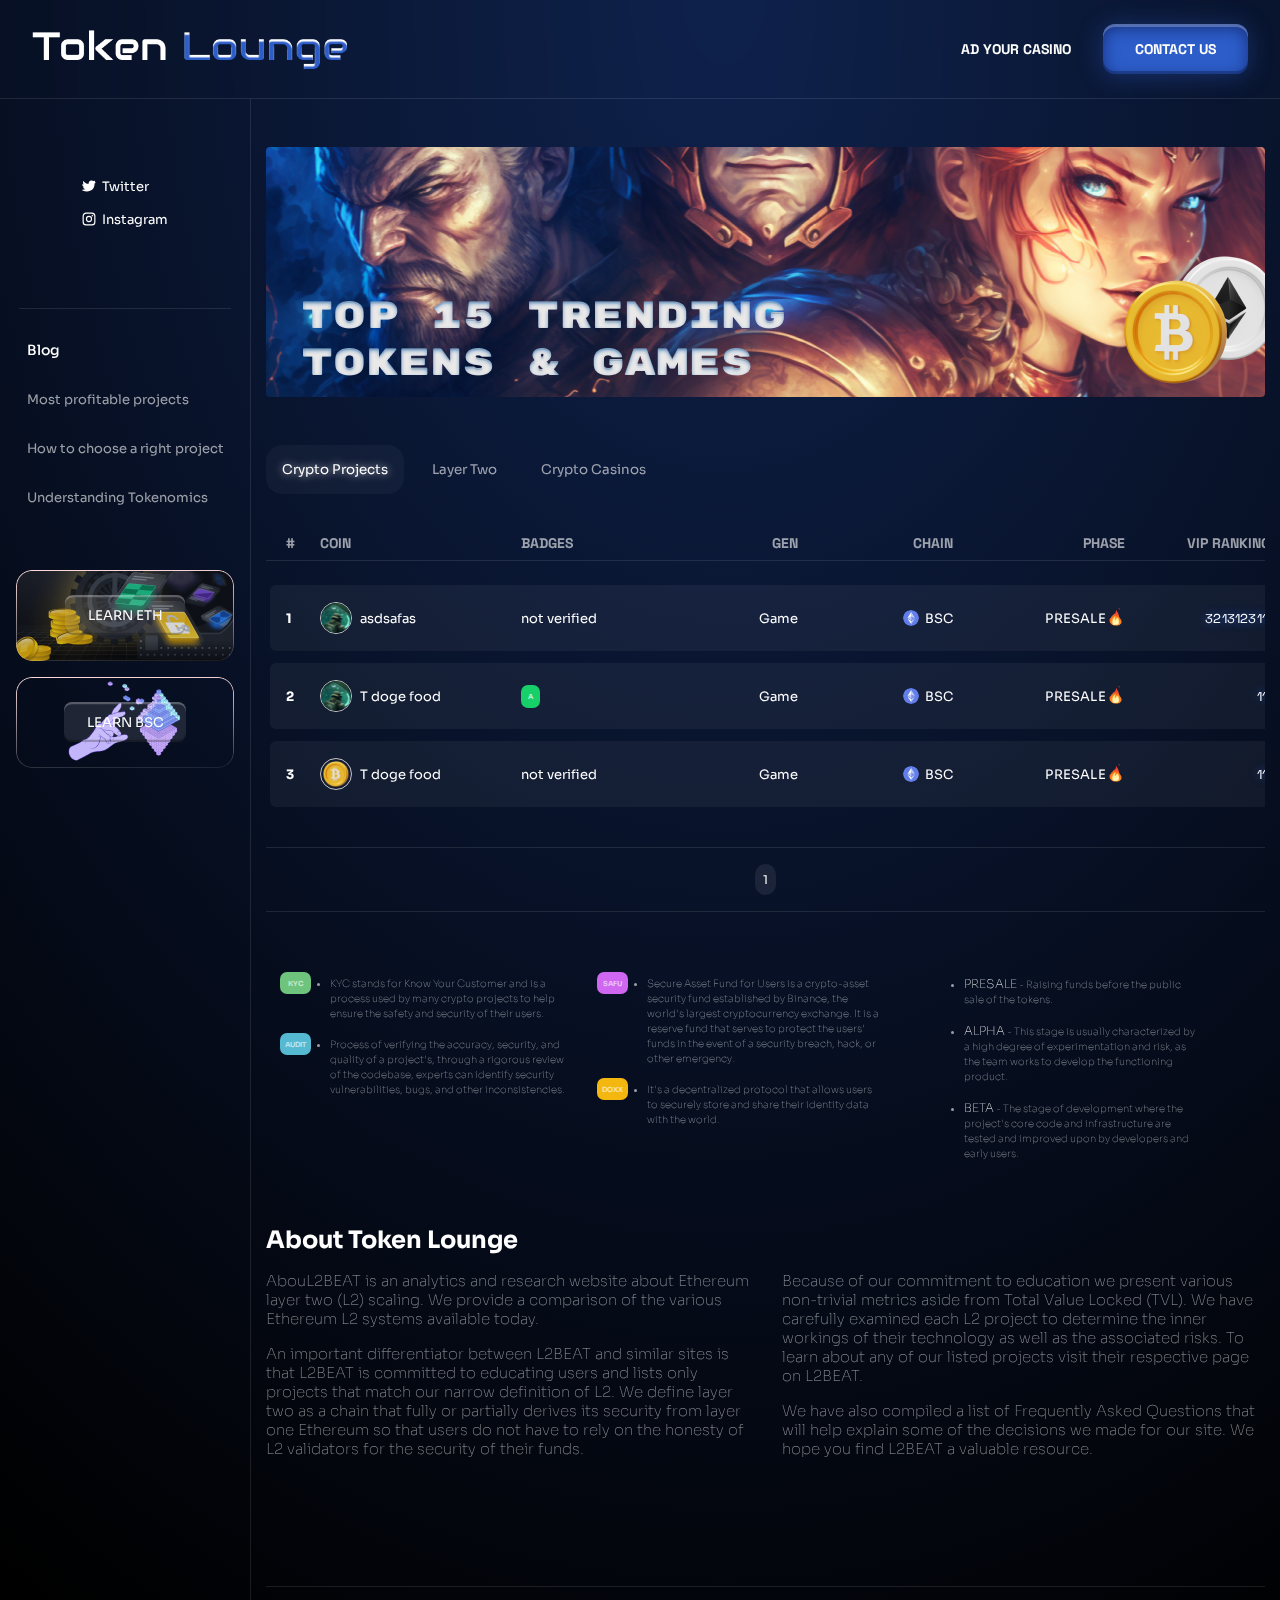
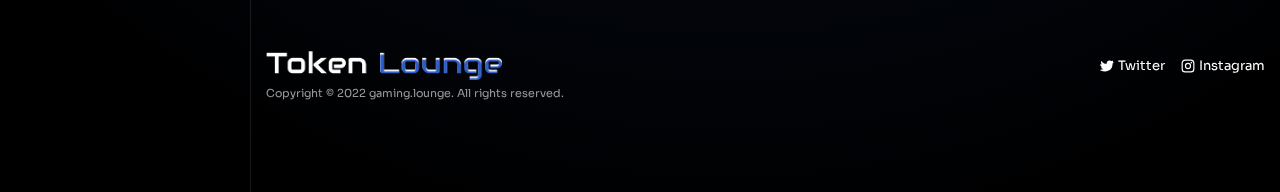
==== commit 57377daf: "almost there !" ====
--- a/components/index.html
+++ b/components/index.html
@@ -228,8 +228,12 @@
             <img src="../images/Token Lounge(1).png" />
           </div>
           <ul>
-            <li><img src="../images/twitter.svg" /> Twitter</li>
-            <li><img src="../../images/insta.svg" /> Instagram</li>
+            <a href="https://twitter.com/token_lounge" target="_blank"
+              ><li><img src="../images/twitter.svg" /> Twitter</li></a
+            >
+            <a href="https://www.bnbchain.org/en/blog/" target="_blank"
+              ><li><img src="../../images/insta.svg" /> Instagram</li></a
+            >
           </ul>
         </footer>
       </template>
@@ -331,8 +335,12 @@
             <img src="../images/Token Lounge(1).png" />
           </div>
           <ul>
-            <li><img src="../images/twitter.svg" /> Twitter</li>
-            <li><img src="../../images/insta.svg" /> Instagram</li>
+            <a href="https://twitter.com/token_lounge" target="_blank"
+              ><li><img src="../images/twitter.svg" /> Twitter</li></a
+            >
+            <a href="https://www.bnbchain.org/en/blog/" target="_blank"
+              ><li><img src="../../images/insta.svg" /> Instagram</li></a
+            >
           </ul>
         </footer>
       </template>
@@ -411,8 +419,12 @@
             <img src="../images/Token Lounge(1).png" />
           </div>
           <ul>
-            <li><img src="../images/twitter.svg" /> Twitter</li>
-            <li><img src="../../images/insta.svg" /> Instagram</li>
+            <a href="https://twitter.com/token_lounge" target="_blank"
+              ><li><img src="../images/twitter.svg" /> Twitter</li></a
+            >
+            <a href="https://www.bnbchain.org/en/blog/" target="_blank"
+              ><li><img src="../../images/insta.svg" /> Instagram</li></a
+            >
           </ul>
         </footer>
       </template>
@@ -518,8 +530,12 @@
             <img src="../images/Token Lounge(1).png" />
           </div>
           <ul>
-            <li><img src="../images/twitter.svg" /> Twitter</li>
-            <li><img src="../../images/insta.svg" /> Instagram</li>
+            <a href="https://twitter.com/token_lounge" target="_blank"
+              ><li><img src="../images/twitter.svg" /> Twitter</li></a
+            >
+            <a href="https://www.bnbchain.org/en/blog/" target="_blank"
+              ><li><img src="../../images/insta.svg" /> Instagram</li></a
+            >
           </ul>
         </footer>
       </template>
--- a/components/index.css
+++ b/components/index.css
@@ -18,8 +18,8 @@
   --blue: #2c5dc9;
   --text-white: rgba(255, 255, 255, 0.6);
   --desktop-grid2: 2rem 12rem 1fr 0.6fr repeat(2, 1fr) 1.5fr 5rem;
-  --desktop-grid: 39px 201px 177px 100px 155px 172px 180px 1fr;
-  --mobile-grid: 39px 150px 177px 70px 110px 140px 190px 1fr;
+  --desktop-grid: 34px 201px 177px 100px 155px 172px 160px 1fr;
+  --mobile-grid: 34px 150px 177px 70px 110px 140px 160px 1fr;
 }
 body {
   background: radial-gradient(
@@ -38,6 +38,7 @@
   padding-left: 15px;
   padding-right: 15px;
   padding-top: 3rem;
+  padding-bottom: 3rem;
   max-width: 1186px;
   margin: auto;
 }
--- a/components/header.css
+++ b/components/header.css
@@ -10,17 +10,16 @@
   white-space: nowrap;
 }
 .header__logo {
-  font-size: 2rem;
-  font-family: "Audiowide", cursive;
-  text-shadow: 2px 2px 2px rgba(255, 255, 255);
   cursor: pointer;
+  display: flex;
+  justify-content: center;
+  align-items: center;
 }
 .header__logo img {
-  height: 45px;
-  width: 300px;
+  height: 39px;
+  width: 315px;
   object-fit: cover;
   object-position: center;
-  border-radius: 1rem;
 }
 .header__logo span {
   font-size: 2rem;
@@ -38,7 +37,7 @@
   transition: all 200ms;
 }
 .header__buttons button:first-child:hover {
-  text-shadow: 0px 0px 8px rgba(255, 255, 255, 0.8);
+  text-shadow: 0px 0px 4px rgba(255, 255, 255, 0.8);
 }
 .highlight:hover {
   filter: drop-shadow(0px 0px 2px rgba(255, 255, 255, 0.8));
--- a/components/sideNav.css
+++ b/components/sideNav.css
@@ -107,6 +107,10 @@
   box-shadow: inset 0px 2.13529px 0px rgba(255, 255, 255, 0.25),
     inset 0px -2.13529px 0px rgba(0, 0, 0, 0.25);
   padding: 11.3882px 22.7765px;
+  transition: all 200ms;
+}
+.sideNav__learn li button:hover {
+  opacity: 0.9;
 }
 .sideNav__learn li:first-child {
   background: url("../images/bsc_obrazek.png");
--- a/components/tokens.css
+++ b/components/tokens.css
@@ -1,4 +1,5 @@
 @import url("https://fonts.googleapis.com/css2?family=Rubik+Mono+One&display=swap");
+@import url("https://fonts.googleapis.com/css2?family=Space+Grotesk:wght@400;700&display=swap");
 .tokens {
   display: flex;
   flex-direction: column;
@@ -67,6 +68,9 @@
 }
 .tokens__labels div {
   display: flex;
+  font-size: 14px;
+  font-family: "Space Grotesk", sans-serif;
+  font-weight: bold;
   min-width: min-content;
 }
 
@@ -78,7 +82,7 @@
 
 .tokens__labels div:nth-child(7) {
   align-items: center;
-  justify-content: center;
+  justify-content: flex-end;
   position: relative;
 }
 .tokens__vip {
@@ -86,6 +90,7 @@
   align-items: center;
   gap: 6px;
   justify-content: center;
+  font-family: "Space Grotesk", sans-serif;
 }
 .tokens__vip--info {
   z-index: -1;
@@ -103,6 +108,7 @@
   bottom: -100px;
   opacity: 0;
   transition: all 200ms;
+  font-family: "Space Grotesk", sans-serif;
 }
 .tokens__vip > span:hover + .tokens__vip--info {
   opacity: 1;
@@ -139,7 +145,9 @@
   overflow: hidden;
   align-items: center;
 }
-
+.tokens__list > li > div:nth-child(1) {
+  font-weight: bold;
+}
 .tokens__list > li > div:nth-child(2) {
   gap: 0.5rem;
 }
@@ -147,8 +155,8 @@
   border: 1.2px solid #c5c5c7;
 }
 .tokens__list > li > div:nth-child(2) img {
-  width: 2rem;
-  height: 2rem;
+  width: 32.3px;
+  height: 32.3px;
   border-radius: 50%;
   object-fit: cover;
   object-position: center;
@@ -186,6 +194,11 @@
   object-fit: cover;
   object-position: center;
 }
+.tokens__list > li > div:nth-child(6),
+.tokens__list > li > div:nth-child(7) {
+  font-family: "Space Grotesk", sans-serif;
+  letter-spacing: 0.2px;
+}
 .tokens__list > li > div:nth-child(6) img {
   width: 1.2rem;
   height: 1.2rem;
@@ -203,9 +216,12 @@
   justify-content: center;
 }
 .tokens__list > li > div:nth-child(7) {
+  justify-content: flex-end;
+  padding-right: 18px;
   text-shadow: 0px 0px 10px #2c5dc9;
 }
 .tokens__list > li > div:nth-child(8) {
+  padding: 8px;
   justify-content: flex-end;
 }
 .tokens__list > li > div:nth-child(8) > a {
--- a/components/legend.css
+++ b/components/legend.css
@@ -1,3 +1,5 @@
+@import url("https://fonts.googleapis.com/css2?family=Sora:wght@300&display=swap");
+
 .legend {
   display: grid;
   gap: 5rem;
@@ -14,6 +16,7 @@
 }
 .legend__column li {
   position: relative;
+  font-weight: lighter;
 }
 .legend__column > li .badge {
   position: absolute;
@@ -24,6 +27,7 @@
   display: flex;
   justify-content: center;
   align-items: center;
+  font-weight: bold;
 }
 .legend span {
   font-size: 12px;
@@ -52,6 +56,10 @@
   flex-direction: column;
   gap: 1rem;
 }
+.about__column p {
+  font-family: "Sora", sans-serif;
+  font-weight: lighter;
+}
 @media only screen and (max-width: 900px) {
   .legend {
     grid-template-columns: repeat(2, 1fr);
--- a/components/footer.css
+++ b/components/footer.css
@@ -6,19 +6,27 @@
   border-top: 1px solid rgba(255, 255, 255, 0.1);
   margin-top: 4rem;
 }
-
+footer a {
+  text-decoration: none;
+}
+footer a:focus {
+  text-decoration: none;
+}
 .footer__logo {
   font-size: 2rem;
   font-family: "Audiowide", cursive;
   text-shadow: 2px 2px 2px rgba(255, 255, 255);
   position: relative;
+  cursor: pointer;
+  display: flex;
+  justify-content: center;
+  align-items: center;
 }
 .footer__logo img {
-  height: 45px;
-  width: 250px;
+  height: 29.25px;
+  width: 236.25px;
   object-fit: cover;
   object-position: center;
-  border-radius: 1rem;
 }
 .footer__logo::after {
   content: "Copyright © 2022 gaming.lounge. All rights reserved.";
@@ -27,8 +35,8 @@
   text-shadow: none;
   position: absolute;
   white-space: nowrap;
-  left: 1em;
-  bottom: -1.5em;
+  left: 0;
+  bottom: -1.8em;
 }
 .footer__logo span {
   font-size: 2rem;
